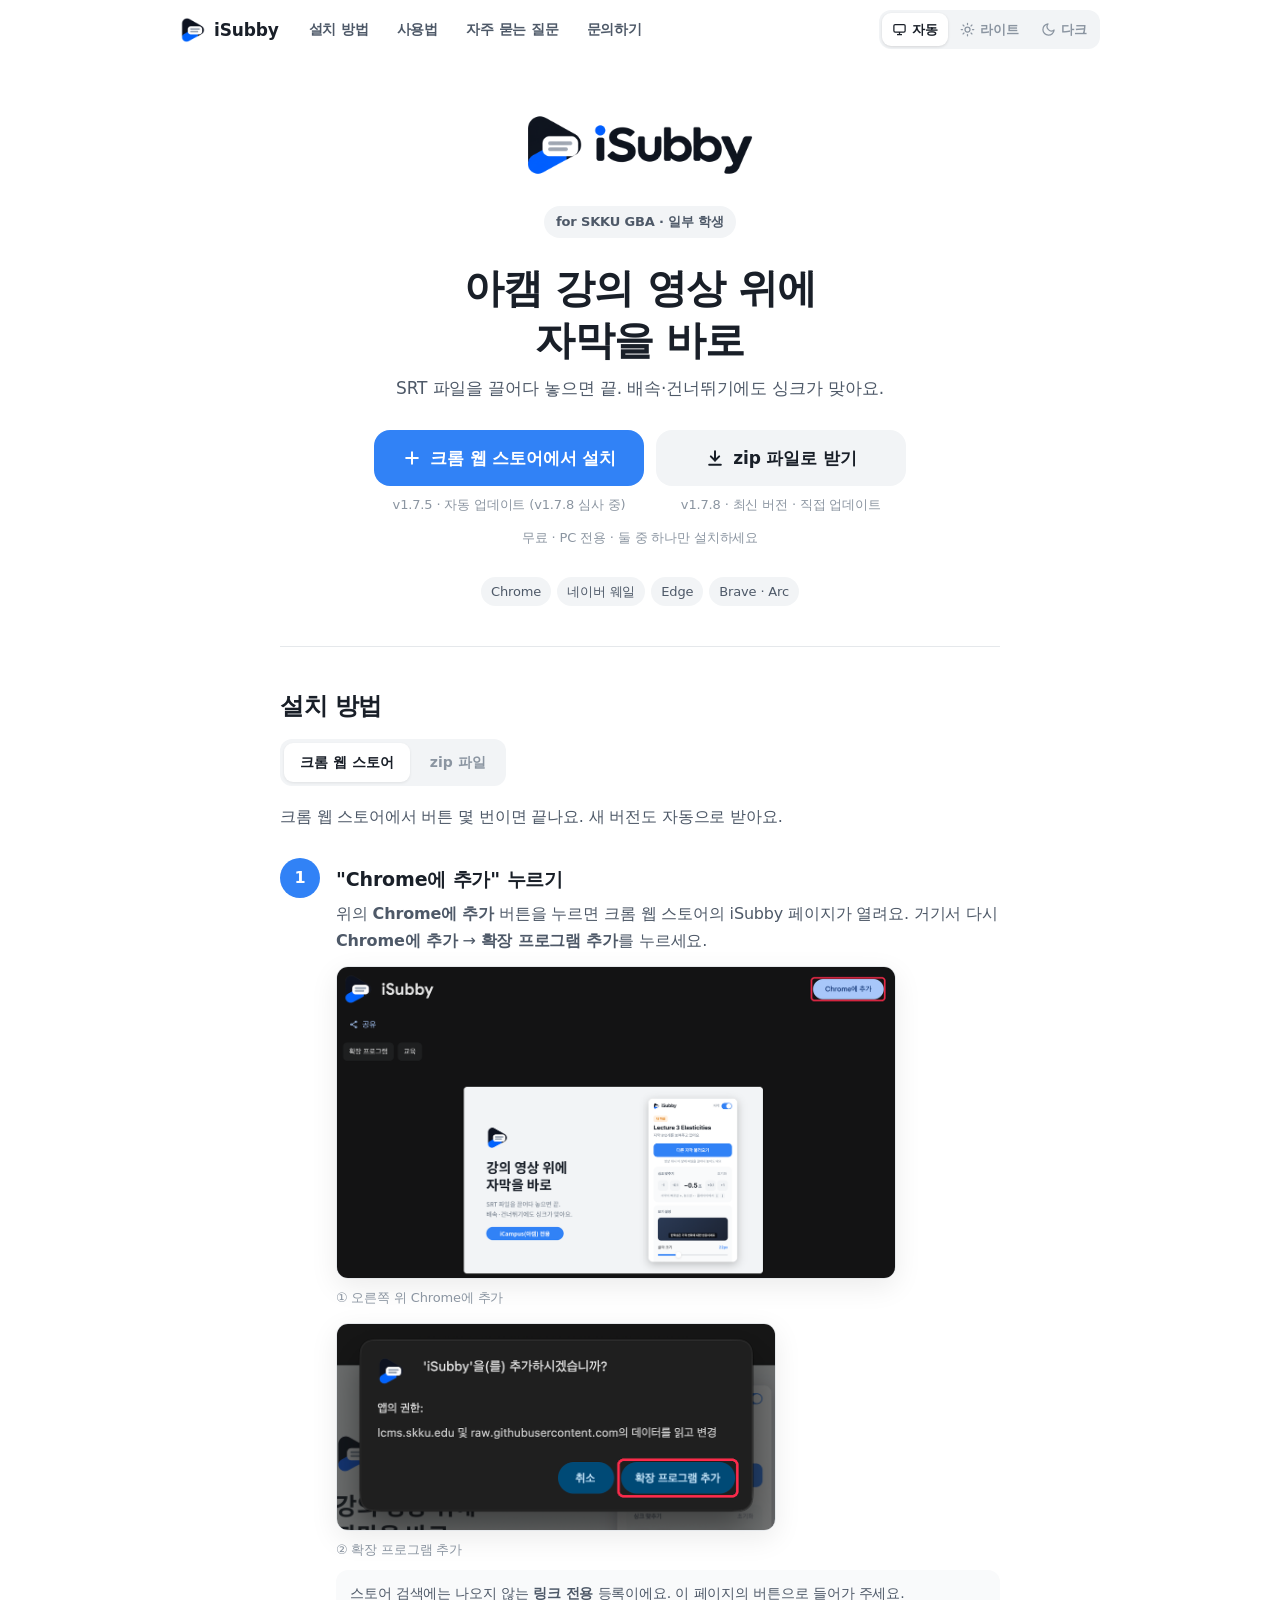
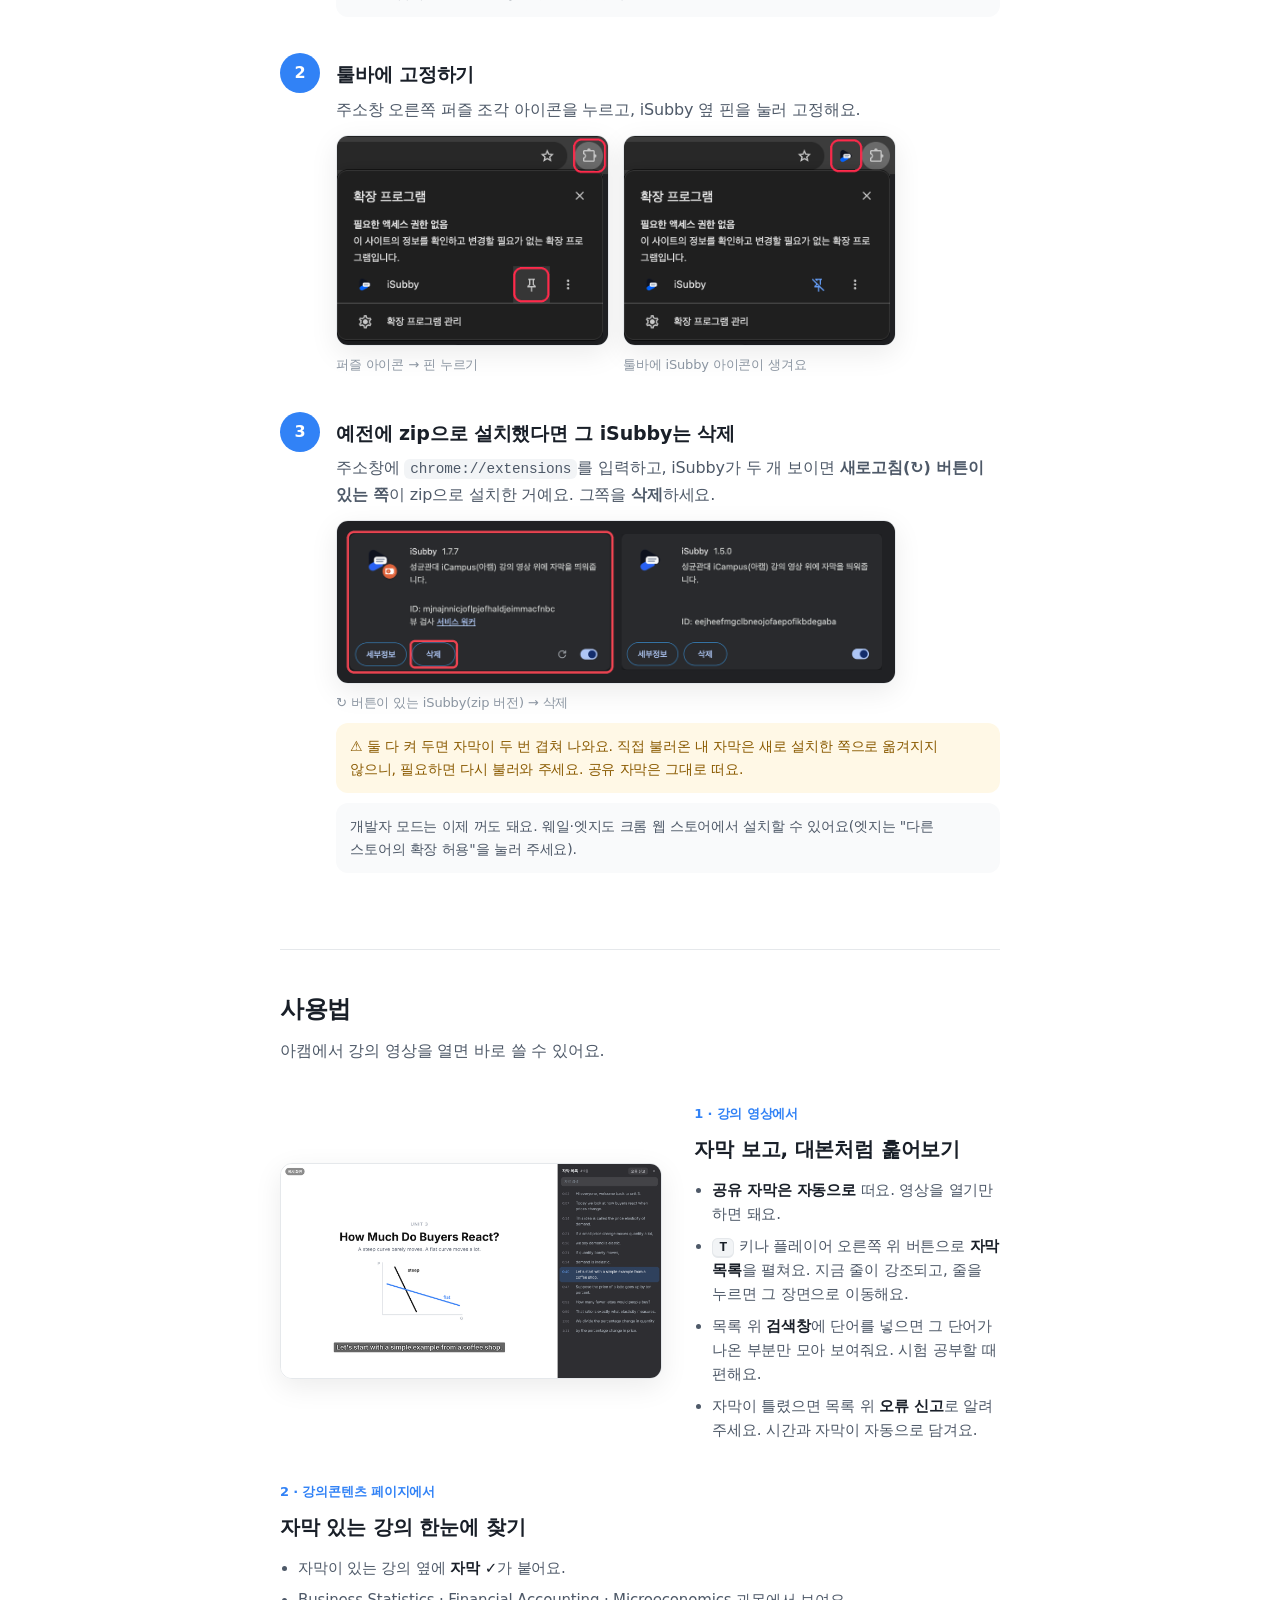
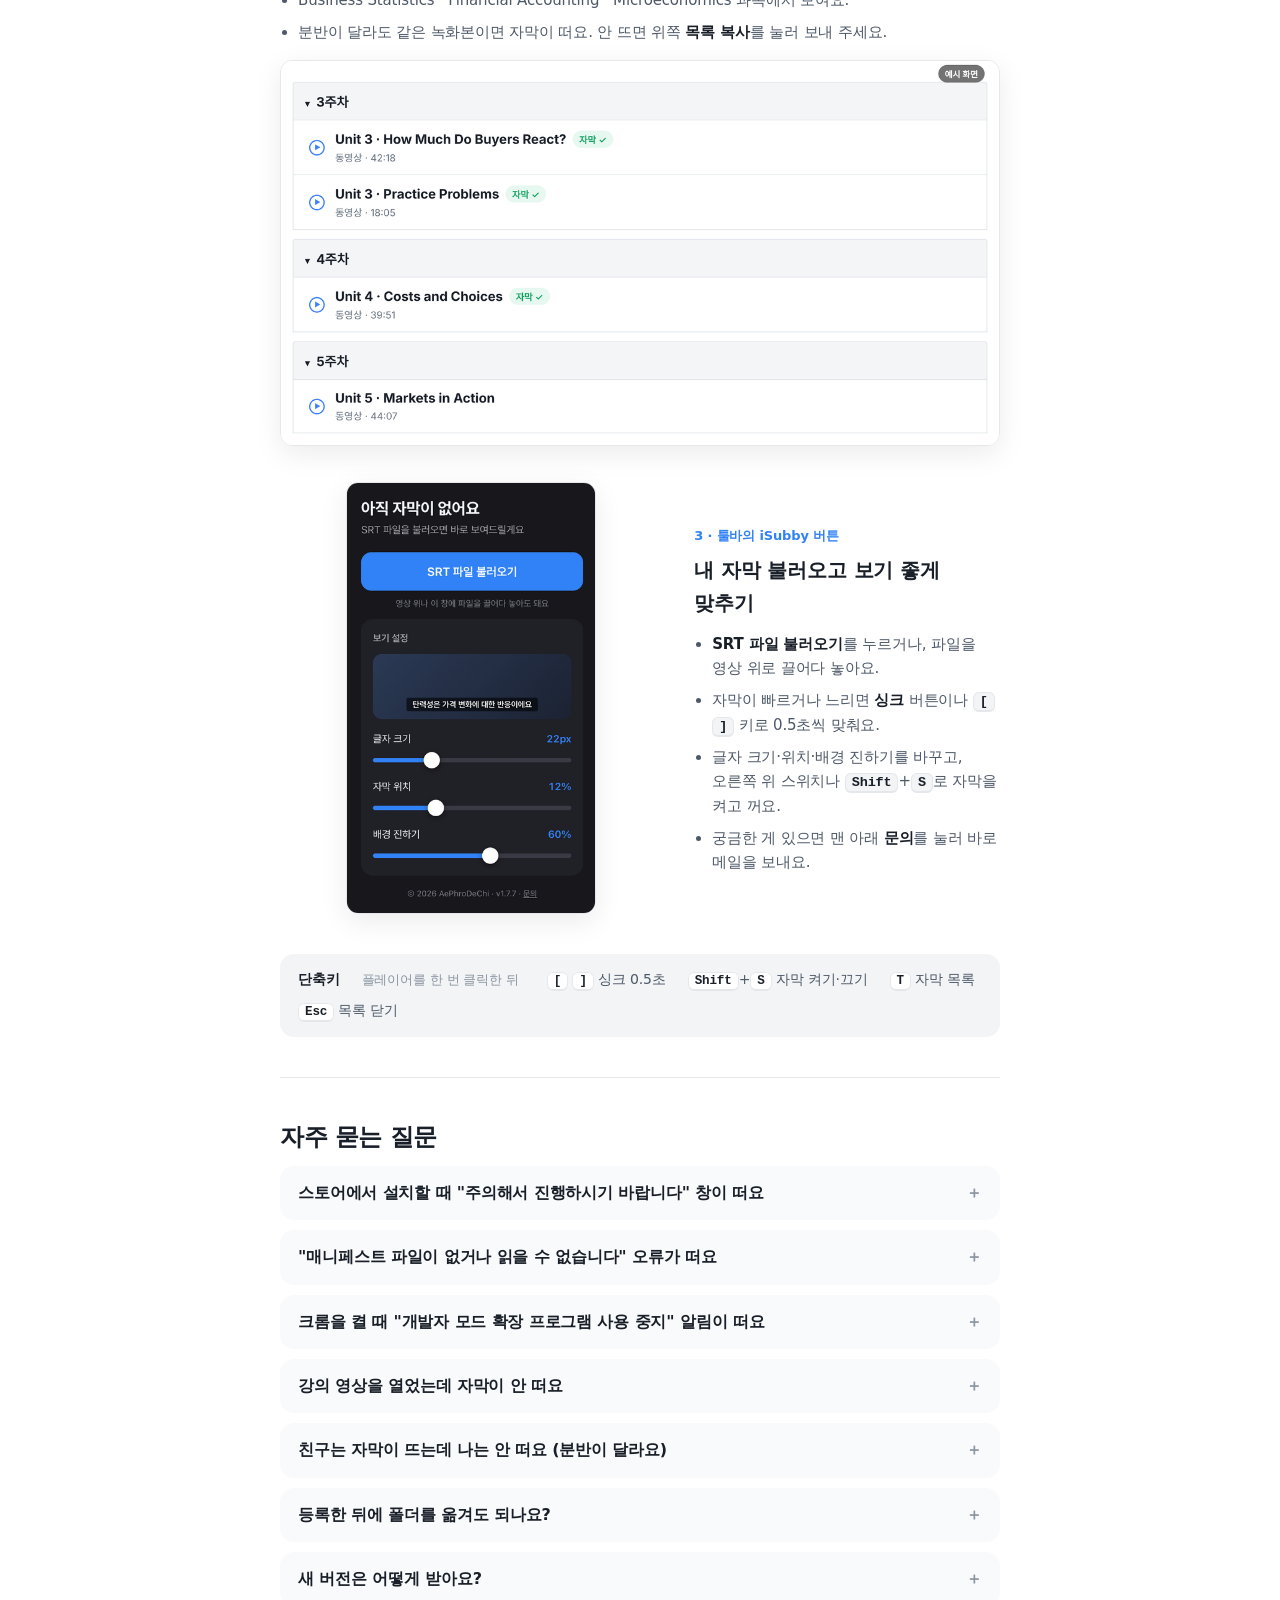
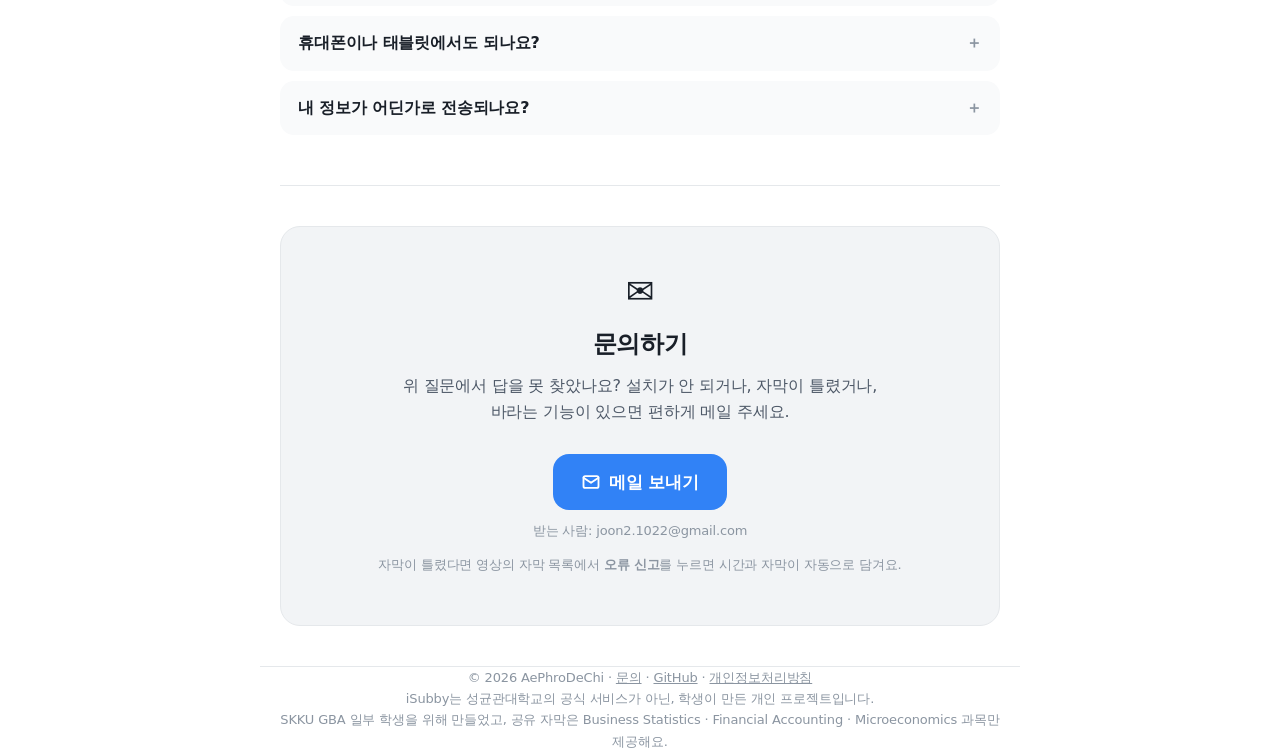
==== docs/index.html @ 0fcdb643 "안내 페이지: 왼쪽 목차를 상단 메뉴 바로 교체" ====
<!doctype html>
<!-- iSubby — Copyright (c) 2026 AePhroDeChi. MIT License. -->
<html lang="ko">
<head>
  <meta charset="utf-8" />
  <meta name="viewport" content="width=device-width, initial-scale=1" />
  <title>iSubby 설치하기</title>
  <meta name="description" content="성균관대 iCampus(아캠) 강의 영상 위에 자막을 띄워주는 크롬 확장프로그램 iSubby 설치 안내" />
  <link rel="icon" href="icon.png" />
  <meta property="og:title" content="iSubby — 아캠 강의 자막 확장프로그램" />
  <meta property="og:description" content="강의 영상 위에 자막을 바로. 설치 방법을 단계별로 안내해요." />
  <meta property="og:image" content="https://joony06.github.io/iSubby/og.png" />
  <script>
    try { const t = localStorage.getItem("isubby-theme"); if (t === "light" || t === "dark") document.documentElement.dataset.theme = t; } catch {}
  </script>
  <style>
    :root {
      --bg: #ffffff; --soft: #f9fafb; --card: #f2f4f6; --line: #e5e8eb;
      --text: #191f28; --sub: #4e5968; --hint: #8b95a1;
      --blue: #3182f6; --blue-press: #1b64da; --blue-weak: #e8f3ff;
      --mock: #ffffff; --mock-line: #dadce0; --mock-text: #202124;
      --warn: #fff8e6; --warn-text: #8a5a00;
      --shadow: 0 8px 28px rgba(0,0,0,.08);
      --logo-bg: transparent;
    }
    @media (prefers-color-scheme: dark) {
      :root:not([data-theme="light"]) {
      --bg: #17171c; --soft: #1d1d23; --card: #24242b; --line: #2f2f38;
      --text: #f2f4f6; --sub: #b0b8c1; --hint: #7e7e87;
      --blue: #3182f6; --blue-press: #4593fc; --blue-weak: #1f2b3d;
      --mock: #292a2d; --mock-line: #3c4043; --mock-text: #e8eaed;
      --warn: #3a3020; --warn-text: #f5c86b;
      --shadow: 0 8px 28px rgba(0,0,0,.4);
      --logo-bg: #ffffff;
      }
    }
    :root[data-theme="dark"] {
      --bg: #17171c; --soft: #1d1d23; --card: #24242b; --line: #2f2f38;
      --text: #f2f4f6; --sub: #b0b8c1; --hint: #7e7e87;
      --blue: #3182f6; --blue-press: #4593fc; --blue-weak: #1f2b3d;
      --mock: #292a2d; --mock-line: #3c4043; --mock-text: #e8eaed;
      --warn: #3a3020; --warn-text: #f5c86b;
      --shadow: 0 8px 28px rgba(0,0,0,.4);
      --logo-bg: #ffffff;
    }
    * { box-sizing: border-box; }
    html { scroll-behavior: smooth; }
    body {
      margin: 0; background: var(--bg); transition: background .2s, color .2s; color: var(--text);
      font: 16px/1.65 -apple-system, BlinkMacSystemFont, "Pretendard", "Apple SD Gothic Neo", "Malgun Gothic", system-ui, sans-serif;
      letter-spacing: -0.01em; -webkit-font-smoothing: antialiased; word-break: keep-all;
    }
    a { color: var(--blue); text-decoration: none; }
    a:hover { text-decoration: underline; }
    .wrap { max-width: 760px; margin: 0 auto; padding: 0 20px; }
    code, kbd { font-family: ui-monospace, "SF Mono", Menlo, monospace; font-size: .9em; }
    code { background: var(--card); padding: 2px 6px; border-radius: 6px; }

    /* 상단 */
    .theme { display: inline-flex; background: var(--card); border-radius: 12px; padding: 3px; gap: 2px; }
    .theme button {
      border: 0; background: transparent; color: var(--hint); font: inherit; font-size: 13px; font-weight: 600;
      display: inline-flex; align-items: center; gap: 5px; padding: 6px 10px; border-radius: 9px; cursor: pointer;
    }
    .theme button svg { width: 15px; height: 15px; }
    .theme button[aria-pressed="true"] { background: var(--bg); color: var(--text); box-shadow: 0 1px 3px rgba(0,0,0,.12); }
    header, header.wrap { padding: 32px 20px 40px; text-align: center; }
    .logo-card { display: inline-block; border-radius: 18px; padding: 10px 16px; background: var(--logo-bg); }
    .logo-card img { display: block; width: 260px; max-width: 70vw; height: auto; }
    header h1 { font-size: clamp(28px, 6vw, 40px); line-height: 1.3; margin: 24px 0 8px; font-weight: 800; letter-spacing: -0.02em; }
    header p { color: var(--sub); margin: 0 0 28px; font-size: 17px; }
    .cta { display: flex; flex-direction: column; align-items: center; gap: 10px; }
    .btn {
      display: inline-flex; align-items: center; justify-content: center; gap: 8px;
      height: 56px; padding: 0 28px; border-radius: 16px; border: 0; cursor: pointer;
      font: inherit; font-size: 17px; font-weight: 700; text-decoration: none !important;
      transition: background .15s, transform .1s;
    }
    .btn:active { transform: scale(.98); }
    .btn.primary { background: var(--blue); color: #fff; min-width: 280px; }
    .btn.primary:hover { background: var(--blue-press); }
    .btn.mail { min-width: 0; }
    .btn.ghost { background: var(--card); color: var(--hint); height: 44px; font-size: 14px; cursor: default; }
    .meta { font-size: 13px; color: var(--hint); }
    .scope { display: flex; width: fit-content; align-items: center; gap: 6px; margin: 0 auto 14px; padding: 5px 12px; border-radius: 99px; background: var(--card); font-size: 13px; font-weight: 600; color: var(--sub); }
    .scope b { padding: 2px 8px; border-radius: 99px; background: rgba(247, 103, 7, .15); color: #f76707; font-size: 12px; letter-spacing: .02em; }
    .chips { display: flex; flex-wrap: wrap; gap: 6px; justify-content: center; margin-top: 18px; }
    .chip { font-size: 13px; color: var(--sub); background: var(--card); padding: 4px 10px; border-radius: 99px; }

    /* 섹션 */
    section { padding: 40px 0; border-top: 1px solid var(--line); }
    h2 { font-size: 24px; margin: 0 0 8px; font-weight: 800; letter-spacing: -0.02em; }
    .lead { color: var(--sub); margin: 0 0 28px; }

    /* 단계 */
    .step { display: grid; grid-template-columns: 40px 1fr; gap: 16px; margin-bottom: 36px; }
    .num { width: 40px; height: 40px; border-radius: 50%; background: var(--blue); color: #fff; font-weight: 800; display: grid; place-items: center; }
    .step h3 { margin: 6px 0 6px; font-size: 19px; }
    .step p { margin: 0 0 12px; color: var(--sub); }
    .tip { background: var(--soft); border-radius: 12px; padding: 12px 14px; font-size: 14px; color: var(--sub); margin-top: 10px; }
    .cta.two { flex-direction: row; justify-content: center; flex-wrap: wrap; gap: 12px; }
    .opt { display: flex; flex-direction: column; align-items: center; gap: 8px; }
    .opt .btn { min-width: 250px; }
    .btn.sub { background: var(--card); color: var(--text); }
    .btn.sub:hover { filter: brightness(.96); }
    .tabs { display: inline-flex; gap: 4px; padding: 4px; border-radius: 12px; background: var(--card); margin: 4px 0 18px; }
    .tabs button { border: 0; background: transparent; color: var(--hint); font: inherit; font-size: 14px; font-weight: 700; padding: 8px 16px; border-radius: 9px; cursor: pointer; }
    .tabs button[aria-selected="true"] { background: var(--bg); color: var(--text); box-shadow: 0 1px 3px rgba(0,0,0,.08); }
    .warn { background: var(--warn); color: var(--warn-text); border-radius: 12px; padding: 12px 14px; font-size: 14px; margin-top: 10px; }

    /* 복사 박스 */
    .copy { display: flex; align-items: center; gap: 8px; background: var(--card); border-radius: 12px; padding: 6px 6px 6px 14px; max-width: 420px; }
    .copy code { background: none; padding: 0; flex: 1; font-size: 15px; }
    .copy button { border: 0; background: var(--blue); color: #fff; font: inherit; font-size: 14px; font-weight: 600; padding: 8px 14px; border-radius: 9px; cursor: pointer; }
    .browsers { display: flex; gap: 6px; margin: 0 0 10px; }
    .browsers button { border: 0; background: var(--card); color: var(--sub); font: inherit; font-size: 13px; padding: 5px 12px; border-radius: 99px; cursor: pointer; }
    .browsers button[aria-pressed="true"] { background: var(--blue-weak); color: var(--blue); font-weight: 700; }

    /* 화면 그림 (크롬 화면을 단순화한 모형) */
    .mock {
      background: var(--mock); color: var(--mock-text); border: 1px solid var(--mock-line); border-radius: 12px;
      box-shadow: var(--shadow); overflow: hidden; font-size: 13px; max-width: 520px;
    }
    .mock .bar { display: flex; align-items: center; gap: 10px; padding: 10px 14px; border-bottom: 1px solid var(--mock-line); }
    .mock .bar .title { font-weight: 600; flex: 1; }
    .mock .body { padding: 14px; display: flex; gap: 8px; flex-wrap: wrap; }
    .m-btn { border: 1px solid var(--mock-line); border-radius: 6px; padding: 6px 10px; }
    .hl { outline: 3px solid #f04452; outline-offset: 3px; border-radius: 8px; position: relative; }
    .toggle { display: inline-flex; align-items: center; gap: 8px; }
    .toggle i { width: 32px; height: 18px; border-radius: 99px; background: var(--blue); position: relative; display: inline-block; }
    .toggle i::after { content: ""; position: absolute; right: 2px; top: 2px; width: 14px; height: 14px; border-radius: 50%; background: #fff; }
    .tb { display: flex; justify-content: flex-end; align-items: center; gap: 12px; padding: 10px 14px; }
    .tb svg { width: 20px; height: 20px; }
    .menu { margin: 0 14px 14px auto; width: 230px; border: 1px solid var(--mock-line); border-radius: 10px; padding: 6px; }
    .menu div { display: flex; align-items: center; gap: 8px; padding: 6px 8px; border-radius: 6px; }
    .menu img { width: 18px; height: 18px; }
    .menu .pin { margin-left: auto; }
    .zipdemo { display: flex; align-items: center; gap: 14px; padding: 18px; }
    .zipdemo .file { text-align: center; font-size: 12px; }
    .zipdemo .file .ic { width: 52px; height: 52px; border-radius: 10px; display: grid; place-items: center; margin: 0 auto 6px; font-size: 26px; background: var(--card); }
    .zipdemo .arrow { font-size: 20px; color: var(--hint); }

    /* 실제 화면 사진 */
    .fig { margin: 0; max-width: 560px; }
    .fig img { display: block; width: 100%; height: auto; border-radius: 12px; border: 1px solid var(--line); box-shadow: var(--shadow); }
    .fig figcaption { font-size: 13px; color: var(--hint); margin-top: 8px; }
    .figs { display: grid; gap: 18px; }
    .pair { display: grid; grid-template-columns: 1fr 1fr; gap: 14px; max-width: 560px; }
    .pair .fig { max-width: none; }
    .topnav { position: sticky; top: 0; z-index: 30; background: color-mix(in srgb, var(--bg) 86%, transparent); backdrop-filter: saturate(1.4) blur(12px); -webkit-backdrop-filter: saturate(1.4) blur(12px); border-bottom: 1px solid transparent; transition: border-color .2s; }
    .topnav.scrolled { border-bottom-color: var(--line); }
    .topnav-in { max-width: 960px; margin: 0 auto; padding: 10px 20px; display: flex; align-items: center; gap: 18px; }
    .brand { display: inline-flex; align-items: center; gap: 8px; font-weight: 800; font-size: 17px; color: var(--text); text-decoration: none; letter-spacing: -.01em; }
    .brand img { width: 26px; height: 26px; border-radius: 6px; }
    .navlinks { display: flex; gap: 4px; margin-right: auto; overflow-x: auto; scrollbar-width: none; }
    .navlinks::-webkit-scrollbar { display: none; }
    .navlinks a { color: var(--sub); text-decoration: none; font-size: 14px; font-weight: 600; padding: 7px 12px; border-radius: 9px; white-space: nowrap; }
    .navlinks a:hover { color: var(--text); background: var(--card); }
    .navlinks a.on { color: var(--blue); background: var(--card); }
    @media (max-width: 720px) {
      .topnav-in { flex-wrap: wrap; gap: 6px 10px; padding: 8px 14px; }
      .navlinks { order: 3; width: 100%; margin-right: 0; }
      .brand { margin-right: auto; }
      .theme button { font-size: 0; padding: 7px 9px; } .theme button svg { margin: 0; }
    }
    .subnav[hidden] { display: none; }
    .subnav { border-top: 1px solid var(--line); }
    .subnav-in { max-width: 960px; margin: 0 auto; padding: 6px 20px; display: flex; gap: 6px; overflow-x: auto; scrollbar-width: none; }
    .subnav-in::-webkit-scrollbar { display: none; }
    .subnav a { font-size: 13px; font-weight: 600; color: var(--hint); text-decoration: none; padding: 5px 12px; border-radius: 99px; border: 1px solid var(--line); white-space: nowrap; }
    .subnav a:hover { color: var(--text); }
    .subnav a.on { color: #fff; background: var(--blue); border-color: var(--blue); }
    @media (max-width: 720px) { .subnav-in { padding: 6px 14px; } }
    section, #top { scroll-margin-top: 72px; } .feat { scroll-margin-top: 120px; }
    .contact-card { text-align: center; padding: 36px 24px; border-radius: 20px; background: var(--card); border: 1px solid var(--line); }
    .contact-card h2 { margin-top: 6px; }
    .contact-card .lead { max-width: 480px; margin-left: auto; margin-right: auto; }
    .contact-ico { font-size: 34px; }
    .feat { display: grid; grid-template-columns: minmax(0, 1.25fr) minmax(0, 1fr); gap: 32px; align-items: center; margin-top: 36px; }
    .feat.rev > .fig { order: 2; }
    .feat.stack { grid-template-columns: 1fr; gap: 16px; }
    .feat.stack .feat-text { order: -1; }
    .feat .fig { max-width: none; justify-self: center; width: 100%; }
    .feat-no { font-size: 13px; font-weight: 700; color: var(--blue); }
    .feat h3 { margin: 6px 0 12px; font-size: 20px; }
    .feat ul { margin: 0; padding-left: 18px; display: grid; gap: 8px; color: var(--sub); font-size: 15px; line-height: 1.6; }
    .feat li b { color: var(--text); }
    .feat kbd, .keys kbd { font-weight: 700; color: var(--text); background: var(--card); border: 1px solid var(--line); border-bottom-width: 2px; border-radius: 6px; padding: 1px 6px; }
    .keys kbd { background: var(--bg); }
    .keys { margin-top: 40px; padding: 14px 18px; border-radius: 14px; background: var(--card); display: flex; flex-wrap: wrap; gap: 8px 22px; align-items: center; font-size: 14px; color: var(--sub); }
    .keys > b { color: var(--text); }
    .keys > span { color: var(--hint); font-size: 13px; margin-right: 6px; }
    @media (max-width: 720px) { .feat { grid-template-columns: 1fr; gap: 16px; } .feat.rev > .fig { order: 0; } }
    .fig.wide { max-width: none; margin-top: 22px; }
    @media (max-width: 560px) { .pair { grid-template-columns: 1fr; } }

    /* 사용법 카드 */
    .grid { display: grid; grid-template-columns: repeat(2, 1fr); gap: 12px; }
    @media (max-width: 560px) { .grid { grid-template-columns: 1fr; } }
    .card { background: var(--soft); border-radius: 16px; padding: 18px; }
    .card b { display: block; margin-bottom: 4px; }
    .card span { color: var(--sub); font-size: 14px; }
    .shot { margin-top: 20px; border-radius: 16px; overflow: hidden; box-shadow: var(--shadow); }
    .shot img { display: block; width: 100%; height: auto; }

    /* FAQ */
    details { background: var(--soft); border-radius: 14px; padding: 14px 18px; margin-bottom: 10px; }
    summary { cursor: pointer; font-weight: 700; list-style: none; }
    summary::-webkit-details-marker { display: none; }
    summary::after { content: "＋"; float: right; color: var(--hint); }
    details[open] summary::after { content: "－"; }
    details p, details ol { color: var(--sub); margin: 10px 0 0; font-size: 15px; }

    footer { padding: 32px 0 56px; border-top: 1px solid var(--line); color: var(--hint); font-size: 13px; text-align: center; }
    footer a { color: var(--hint); text-decoration: underline; }

    .toast { position: fixed; left: 50%; bottom: 24px; transform: translate(-50%, 12px); opacity: 0; background: rgba(25,31,40,.92); color: #fff; padding: 10px 18px; border-radius: 12px; font-size: 14px; transition: .2s; pointer-events: none; }
    .toast.show { opacity: 1; transform: translate(-50%, 0); }

    @media (max-width: 560px) {
      .step { grid-template-columns: 1fr; gap: 8px; }
      .btn.primary { min-width: 0; width: 100%; }
      .cta.two, .opt { width: 100%; }
      .opt .btn { min-width: 0; width: 100%; }
    }
  </style>
</head>
<body>
  <nav class="topnav" id="toc" aria-label="메뉴">
   <div class="topnav-in">
    <a href="#top" class="brand"><img src="icon.png" alt="" />iSubby</a>
    <div class="navlinks">
      <a href="#install">설치 방법</a>
      <a href="#use">사용법</a>
      <a href="#faq">자주 묻는 질문</a>
      <a href="#contact">문의하기</a>
    </div>
    <div class="theme" role="group" aria-label="화면 모드">
      <button data-theme-choice="auto" aria-pressed="true" title="기기 설정 따라가기"><svg viewBox="0 0 24 24" fill="none" stroke="currentColor" stroke-width="2"><rect x="3" y="4" width="18" height="12" rx="2"/><path d="M8 20h8M12 16v4"/></svg>자동</button>
      <button data-theme-choice="light" aria-pressed="false"><svg viewBox="0 0 24 24" fill="none" stroke="currentColor" stroke-width="2" stroke-linecap="round"><circle cx="12" cy="12" r="4"/><path d="M12 2v2M12 20v2M4.9 4.9l1.4 1.4M17.7 17.7l1.4 1.4M2 12h2M20 12h2M4.9 19.1l1.4-1.4M17.7 6.3l1.4-1.4"/></svg>라이트</button>
      <button data-theme-choice="dark" aria-pressed="false"><svg viewBox="0 0 24 24" fill="none" stroke="currentColor" stroke-width="2" stroke-linejoin="round"><path d="M21 12.8A9 9 0 1 1 11.2 3a7 7 0 0 0 9.8 9.8z"/></svg>다크</button>
    </div>
   </div>
   <div class="subnav" id="subnav" hidden>
     <div class="subnav-in">
       <a href="#use-video">강의 영상에서</a>
       <a href="#use-list">강의콘텐츠 페이지에서</a>
       <a href="#use-popup">툴바 버튼</a>
     </div>
   </div>
  </nav>

  <header class="wrap" id="top">
    <div class="logo-card"><img src="logo.png" alt="iSubby" /></div>
    <div class="scope">for SKKU GBA · 일부 학생</div>
    <h1>아캠 강의 영상 위에<br />자막을 바로</h1>
    <p>SRT 파일을 끌어다 놓으면 끝. 배속·건너뛰기에도 싱크가 맞아요.</p>
    <div class="cta two">
      <div class="opt">
        <a class="btn primary" id="storeLink" href="#install" target="_blank" rel="noopener">
          <svg width="20" height="20" viewBox="0 0 24 24" fill="none" stroke="currentColor" stroke-width="2.4" stroke-linecap="round"><path d="M12 5v14M5 12h14"/></svg>
          크롬 웹 스토어에서 설치
        </a>
        <span class="meta" id="storeMeta">자동 업데이트</span>
      </div>
      <div class="opt">
        <a class="btn sub" id="download" href="iSubby.zip" download>
          <svg width="20" height="20" viewBox="0 0 24 24" fill="none" stroke="currentColor" stroke-width="2.4" stroke-linecap="round" stroke-linejoin="round"><path d="M12 4v11"/><path d="m7 10 5 5 5-5"/><path d="M5 20h14"/></svg>
          zip 파일로 받기
        </a>
        <span class="meta" id="ver">v1.7.8 · 최신 버전 · 직접 업데이트</span>
      </div>
    </div>
    <p class="meta" style="margin-top:12px">무료 · PC 전용 · 둘 중 하나만 설치하세요</p>
    <div class="chips">
      <span class="chip">Chrome</span><span class="chip">네이버 웨일</span><span class="chip">Edge</span><span class="chip">Brave · Arc</span>
    </div>
  </header>

  <main class="wrap">
    <section id="install">
      <h2>설치 방법</h2>
      <div class="tabs" role="tablist">
        <button type="button" role="tab" data-tab="store">크롬 웹 스토어</button>
        <button type="button" role="tab" data-tab="zip">zip 파일</button>
      </div>
      <div class="pane" id="paneZip" hidden>
      <p class="lead">처음 한 번만 하면 돼요. 3분이면 끝나요. 새 버전이 나오면 다시 받아서 덮어써야 해요.</p>

      <div class="step">
        <div class="num">1</div>
        <div>
          <h3>받은 파일 압축 풀기</h3>
          <p>위 버튼으로 받은 <code>iSubby.zip</code>의 압축을 풀어요.</p>
          <figure class="fig" style="max-width:380px"><img src="img/step-1.png" alt="다운로드 폴더에 iSubby.zip과 압축이 풀린 iSubby 폴더" loading="lazy" /></figure>
          <div class="tip"><b>맥</b>: 다운로드 폴더에서 zip을 더블클릭하면 <code>iSubby</code> 폴더가 생겨요.<br /><b>윈도우</b>: zip을 오른쪽 클릭 → <b>압축 풀기</b> → <b>압축 풀기</b> 버튼.</div>
          <div class="warn">⚠️ 다음 단계로 가기 전에, 압축 푼 <code>iSubby</code> 폴더를 <b>문서</b>처럼 계속 둘 곳으로 먼저 옮겨두세요. 크롬에 등록한 뒤에는 폴더를 옮기거나 지우면 확장이 작동하지 않아요.</div>
        </div>
      </div>

      <div class="step">
        <div class="num">2</div>
        <div>
          <h3>확장 프로그램 관리 화면 열기</h3>
          <p>쓰는 브라우저를 고르고, 아래 주소를 복사해서 주소창에 붙여넣으세요.</p>
          <div class="browsers" role="group" aria-label="브라우저 선택">
            <button data-scheme="chrome" aria-pressed="true">크롬</button>
            <button data-scheme="whale" aria-pressed="false">웨일</button>
            <button data-scheme="edge" aria-pressed="false">엣지</button>
          </div>
          <div class="copy"><code id="extUrl">chrome://extensions</code><button id="copyBtn">복사</button></div>
          <figure class="fig" style="margin-top:14px"><img src="img/step-2.png" alt="주소창에 chrome://extensions 입력" loading="lazy" /></figure>
          <div class="tip">보안 때문에 이 주소는 링크로 바로 열 수 없어요. 꼭 주소창에 붙여넣어 주세요.</div>
        </div>
      </div>

      <div class="step">
        <div class="num">3</div>
        <div>
          <h3>오른쪽 위 "개발자 모드" 켜기</h3>
          <p>스위치를 눌러 파랗게 켜요.</p>
          <figure class="fig" style="max-width:420px"><img src="img/step-3.png" alt="오른쪽 위 개발자 모드 스위치" loading="lazy" /></figure>
        </div>
      </div>

      <div class="step">
        <div class="num">4</div>
        <div>
          <h3>"압축해제된 확장 프로그램 로드" → iSubby 폴더 선택</h3>
          <p>왼쪽 위에 나타난 버튼을 누르고, 1단계에서 압축 푼 <code>iSubby</code> 폴더를 골라 <b>선택</b>을 눌러요.</p>
          <div class="figs">
            <figure class="fig"><img src="img/step-4a.png" alt="압축해제된 확장 프로그램 로드 버튼" loading="lazy" /><figcaption>① 왼쪽 위 버튼 누르기</figcaption></figure>
            <figure class="fig"><img src="img/step-4b.png" alt="폴더 선택 창에서 iSubby 폴더를 고르고 선택" loading="lazy" /><figcaption>② iSubby 폴더를 고르고 오른쪽 아래 "선택"</figcaption></figure>
            <figure class="fig" style="max-width:400px"><img src="img/step-4c.png" alt="설치된 iSubby 카드" loading="lazy" /><figcaption>③ 목록에 iSubby가 생기면 완료</figcaption></figure>
          </div>
          <div class="tip">웨일에서는 버튼 이름이 "압축 해제된 확장앱을 로드합니다"로 보일 수 있어요.</div>
        </div>
      </div>

      <div class="step">
        <div class="num">5</div>
        <div>
          <h3>툴바에 고정하기</h3>
          <p>주소창 오른쪽 퍼즐 조각 아이콘을 누르고, iSubby 옆 핀을 눌러 고정해요.</p>
          <div class="pair">
            <figure class="fig"><img src="img/step-5a.png" alt="퍼즐 아이콘을 누르고 iSubby 옆 핀 누르기" loading="lazy" /><figcaption>퍼즐 아이콘 → 핀 누르기</figcaption></figure>
            <figure class="fig"><img src="img/step-5b.png" alt="툴바에 고정된 iSubby 아이콘" loading="lazy" /><figcaption>툴바에 iSubby 아이콘이 생겨요</figcaption></figure>
          </div>
        </div>
      </div>
      </div>

      <!-- 크롬 웹 스토어 설치 -->
      <div class="pane" id="paneStore" hidden>
      <p class="lead">크롬 웹 스토어에서 버튼 몇 번이면 끝나요. 새 버전도 자동으로 받아요.</p>

      <div class="step">
        <div class="num">1</div>
        <div>
          <h3>"Chrome에 추가" 누르기</h3>
          <p>위의 <b>Chrome에 추가</b> 버튼을 누르면 크롬 웹 스토어의 iSubby 페이지가 열려요. 거기서 다시 <b>Chrome에 추가</b> → <b>확장 프로그램 추가</b>를 누르세요.</p>
          <figure class="fig"><img src="img/store-1.png" alt="크롬 웹 스토어 iSubby 페이지의 Chrome에 추가 버튼" loading="lazy" /><figcaption>① 오른쪽 위 Chrome에 추가</figcaption></figure>
          <figure class="fig" style="margin-top:14px;max-width:440px"><img src="img/store-2.png" alt="iSubby을(를) 추가하시겠습니까 확인 창" loading="lazy" /><figcaption>② 확장 프로그램 추가</figcaption></figure>
          <div class="tip">스토어 검색에는 나오지 않는 <b>링크 전용</b> 등록이에요. 이 페이지의 버튼으로 들어가 주세요.</div>
        </div>
      </div>

      <div class="step">
        <div class="num">2</div>
        <div>
          <h3>툴바에 고정하기</h3>
          <p>주소창 오른쪽 퍼즐 조각 아이콘을 누르고, iSubby 옆 핀을 눌러 고정해요.</p>
          <div class="pair">
            <figure class="fig"><img src="img/step-5a.png" alt="퍼즐 아이콘을 누르고 iSubby 옆 핀 누르기" loading="lazy" /><figcaption>퍼즐 아이콘 → 핀 누르기</figcaption></figure>
            <figure class="fig"><img src="img/step-5b.png" alt="툴바에 고정된 iSubby 아이콘" loading="lazy" /><figcaption>툴바에 iSubby 아이콘이 생겨요</figcaption></figure>
          </div>
        </div>
      </div>

      <div class="step">
        <div class="num">3</div>
        <div>
          <h3>예전에 zip으로 설치했다면 그 iSubby는 삭제</h3>
          <p>주소창에 <code>chrome://extensions</code>를 입력하고, iSubby가 두 개 보이면 <b>새로고침(↻) 버튼이 있는 쪽</b>이 zip으로 설치한 거예요. 그쪽을 <b>삭제</b>하세요.</p>
          <figure class="fig"><img src="img/store-3.png?v=2" alt="확장 프로그램 화면에 iSubby가 두 개 보이고, 새로고침 버튼이 있는 쪽을 삭제" loading="lazy" /><figcaption>↻ 버튼이 있는 iSubby(zip 버전) → 삭제</figcaption></figure>
          <div class="warn">⚠️ 둘 다 켜 두면 자막이 두 번 겹쳐 나와요. 직접 불러온 내 자막은 새로 설치한 쪽으로 옮겨지지 않으니, 필요하면 다시 불러와 주세요. 공유 자막은 그대로 떠요.</div>
          <div class="tip">개발자 모드는 이제 꺼도 돼요. 웨일·엣지도 크롬 웹 스토어에서 설치할 수 있어요(엣지는 "다른 스토어의 확장 허용"을 눌러 주세요).</div>
        </div>
      </div>
      </div>
    </section>

    <section id="use">
      <h2>사용법</h2>
      <p class="lead">아캠에서 강의 영상을 열면 바로 쓸 수 있어요.</p>

      <div class="feat" id="use-video">
        <figure class="fig"><img src="img/use-panel.png?v=3" alt="영상 오른쪽에 자막 목록이 열린 예시 화면" loading="lazy" /></figure>
        <div class="feat-text">
          <span class="feat-no">1 · 강의 영상에서</span>
          <h3>자막 보고, 대본처럼 훑어보기</h3>
          <ul>
            <li><b>공유 자막은 자동으로</b> 떠요. 영상을 열기만 하면 돼요.</li>
            <li><kbd>T</kbd> 키나 플레이어 오른쪽 위 버튼으로 <b>자막 목록</b>을 펼쳐요. 지금 줄이 강조되고, 줄을 누르면 그 장면으로 이동해요.</li>
            <li>목록 위 <b>검색창</b>에 단어를 넣으면 그 단어가 나온 부분만 모아 보여줘요. 시험 공부할 때 편해요.</li>
            <li>자막이 틀렸으면 목록 위 <b>오류 신고</b>로 알려 주세요. 시간과 자막이 자동으로 담겨요.</li>
          </ul>
        </div>
      </div>

      <div class="feat stack" id="use-list">
        <figure class="fig"><img src="img/use-badge.png?v=2" alt="강의콘텐츠 목록에서 자막이 있는 강의에 자막 체크 표시" loading="lazy" /></figure>
        <div class="feat-text">
          <span class="feat-no">2 · 강의콘텐츠 페이지에서</span>
          <h3>자막 있는 강의 한눈에 찾기</h3>
          <ul>
            <li>자막이 있는 강의 옆에 <b>자막 ✓</b>가 붙어요.</li>
            <li>Business Statistics · Financial Accounting · Microeconomics 과목에서 보여요.</li>
            <li>분반이 달라도 같은 녹화본이면 자막이 떠요. 안 뜨면 위쪽 <b>목록 복사</b>를 눌러 보내 주세요.</li>
          </ul>
        </div>
      </div>

      <div class="feat" id="use-popup">
        <figure class="fig" style="max-width:250px"><img src="img/use-empty.png" alt="툴바의 iSubby 팝업 화면과 맨 아래 문의 링크" loading="lazy" /></figure>
        <div class="feat-text">
          <span class="feat-no">3 · 툴바의 iSubby 버튼</span>
          <h3>내 자막 불러오고 보기 좋게 맞추기</h3>
          <ul>
            <li><b>SRT 파일 불러오기</b>를 누르거나, 파일을 영상 위로 끌어다 놓아요.</li>
            <li>자막이 빠르거나 느리면 <b>싱크</b> 버튼이나 <kbd>[</kbd> <kbd>]</kbd> 키로 0.5초씩 맞춰요.</li>
            <li>글자 크기·위치·배경 진하기를 바꾸고, 오른쪽 위 스위치나 <kbd>Shift</kbd>+<kbd>S</kbd>로 자막을 켜고 꺼요.</li>
            <li>궁금한 게 있으면 맨 아래 <b>문의</b>를 눌러 바로 메일을 보내요.</li>
          </ul>
        </div>
      </div>

      <div class="keys">
        <b>단축키</b> <span>플레이어를 한 번 클릭한 뒤</span>
        <div><kbd>[</kbd> <kbd>]</kbd> 싱크 0.5초</div>
        <div><kbd>Shift</kbd>+<kbd>S</kbd> 자막 켜기·끄기</div>
        <div><kbd>T</kbd> 자막 목록</div>
        <div><kbd>Esc</kbd> 목록 닫기</div>
      </div>
    </section>

    <section id="faq">
      <h2>자주 묻는 질문</h2>
      <details>
        <summary>스토어에서 설치할 때 "주의해서 진행하시기 바랍니다" 창이 떠요</summary>
        <p>괜찮아요. iSubby에 문제가 있는 게 아니라, 크롬의 <b>향상된 세이프 브라우징</b>을 켠 경우 새로 등록된 개발자의 확장에 뜨는 안내예요. <b>설치 계속</b>을 누르면 정상적으로 설치돼요. 몇 달이 지나면 이 창은 자동으로 사라져요.</p>
      </details>
      <details>
        <summary>"매니페스트 파일이 없거나 읽을 수 없습니다" 오류가 떠요</summary>
        <p>폴더를 잘못 골랐을 때 나와요. <code>manifest.json</code> 파일이 바로 보이는 폴더를 골라야 해요. 윈도우에서 압축을 풀지 않은 zip 안의 폴더를 고른 경우에도 이 오류가 나니, 1단계대로 먼저 압축을 풀어주세요.</p>
      </details>
      <details>
        <summary>크롬을 켤 때 "개발자 모드 확장 프로그램 사용 중지" 알림이 떠요</summary>
        <p>스토어 밖에서 설치한 확장에 크롬이 띄우는 일반 안내예요. <b>사용 중지</b>가 아니라 창을 닫거나 <b>취소</b>를 누르면 그대로 쓸 수 있어요. 크롬 웹 스토어 등록이 끝나면 이 알림 없이 설치할 수 있게 바꿀 예정이에요.</p>
      </details>
      <details>
        <summary>강의 영상을 열었는데 자막이 안 떠요</summary>
        <ol>
          <li>영상이 다 로드된 뒤 페이지를 새로고침해 보세요.</li>
          <li>팝업에 "아직 자막이 없어요"가 나오면, 그 강의에는 아직 공유 자막이 없는 거예요. 내 SRT를 불러와서 쓸 수 있어요.</li>
          <li>팝업에 "강의를 알아보지 못했어요"가 나오면 학교 플레이어가 바뀐 경우일 수 있어요. 팝업의 <b>문제 알리기</b>로 알려주세요.</li>
          <li>팝업 오른쪽 위 자막 스위치가 켜져 있는지 확인하세요.</li>
        </ol>
      </details>
      <details>
        <summary>친구는 자막이 뜨는데 나는 안 떠요 (분반이 달라요)</summary>
        <p>같은 녹화본이라도 분반마다 영상 번호가 달라서 그럴 수 있어요. 아캠 과목의 <b>강의콘텐츠</b> 페이지를 한 번 열면 자막이 있는 강의에 "자막 ✓"가 붙고, 위쪽에 iSubby <b>목록 복사</b> 버튼이 보여요. 눌러서 자막 올리는 사람에게 카톡 등으로 보내주면 우리 분반에도 연결해 드려요. 한 학기에 과목당 한 번이면 돼요.</p>
      </details>
      <details>
        <summary>등록한 뒤에 폴더를 옮겨도 되나요?</summary>
        <p>안 돼요. 크롬은 등록할 때의 폴더 위치에서 파일을 읽어서, 옮기거나 이름을 바꾸면 확장이 꺼져요. 이미 옮겼다면 확장 프로그램 관리 화면에서 iSubby를 <b>삭제</b>하고, 새 위치의 폴더로 4단계를 다시 하세요. 이때 직접 불러온 내 자막과 설정은 초기화되지만, 공유 자막은 다시 자동으로 받아와요.</p>
      </details>
      <details>
        <summary>새 버전은 어떻게 받아요?</summary>
        <p><b>크롬 웹 스토어로 설치했다면</b> 따로 할 일 없이 자동으로 업데이트돼요(심사를 거쳐서 zip보다 며칠 늦을 수 있어요).<br /><b>zip으로 설치했다면</b> 이 페이지에서 새 zip을 받아 압축을 풀고, 기존 <code>iSubby</code> 폴더 안의 파일을 새 파일로 바꿔 넣은 뒤 확장 프로그램 관리 화면에서 iSubby의 새로고침(↻) 버튼을 누르세요. 불러온 자막과 설정은 그대로 남아요.</p>
      </details>
      <details>
        <summary>휴대폰이나 태블릿에서도 되나요?</summary>
        <p>아니요. 모바일 브라우저는 확장 프로그램을 지원하지 않아서 PC에서만 쓸 수 있어요.</p>
      </details>
      <details>
        <summary>내 정보가 어딘가로 전송되나요?</summary>
        <p>아니요. 불러온 자막과 설정은 내 브라우저에만 저장돼요. 자세한 내용은 <a href="https://github.com/joony06/iSubby/blob/main/PRIVACY.md">개인정보처리방침</a>을 확인하세요.</p>
      </details>
    </section>

    <section id="contact">
      <div class="contact-card">
      <span class="contact-ico">✉️</span>
      <h2>문의하기</h2>
      <p class="lead">위 질문에서 답을 못 찾았나요? 설치가 안 되거나, 자막이 틀렸거나, 바라는 기능이 있으면 편하게 메일 주세요.</p>
      <a class="btn primary mail" id="mailBtn" href="#contact">
        <svg width="20" height="20" viewBox="0 0 24 24" fill="none" stroke="currentColor" stroke-width="2.2" stroke-linecap="round" stroke-linejoin="round"><rect x="3" y="5" width="18" height="14" rx="2"/><path d="m3 7 9 6 9-6"/></svg>
        <span class="mailText">메일 보내기</span>
      </a>
      <p class="meta" style="margin-top:10px">받는 사람: <span class="mailText" id="mailPlain">joon2.1022 [at] gmail.com</span></p>
      <p class="meta">자막이 틀렸다면 영상의 자막 목록에서 <b>오류 신고</b>를 누르면 시간과 자막이 자동으로 담겨요.</p>
      </div>
    </section>
  </main>

  <footer class="wrap">
    © 2026 AePhroDeChi · <a href="#contact" id="footMail">문의</a> · <a href="https://github.com/joony06/iSubby">GitHub</a> · <a href="https://github.com/joony06/iSubby/blob/main/PRIVACY.md">개인정보처리방침</a><br />
    iSubby는 성균관대학교의 공식 서비스가 아닌, 학생이 만든 개인 프로젝트입니다.<br />
    SKKU GBA 일부 학생을 위해 만들었고, 공유 자막은 Business Statistics · Financial Accounting · Microeconomics 과목만 제공해요.
  </footer>

  <div class="toast" id="toast"></div>

  <script>
    // 크롬 웹 스토어 등록 후 주소를 넣으면 메인 버튼이 "Chrome에 추가"로 바뀌어요.
    const STORE_URL = "https://chromewebstore.google.com/detail/eejheefmgclbneojofaepofikbdegaba";
    // 스토어에 게시된 버전. 스토어 심사를 통과할 때마다 바꿔 주세요.
    const STORE_VERSION = "1.7.5";
    // 스토어에서 심사 중인 버전 (없으면 "")
    const STORE_REVIEW = "1.7.8";
    const QS = new URLSearchParams(location.search);
    const VERSION = "1.7.8";

    const $ = (id) => document.getElementById(id);

    // 이메일 주소는 단순 수집 봇이 읽지 못하도록 조립해서 넣음
    const MAIL = ["joon2.1022", "gmail.com"].join("@");
    const MAILTO = "mailto:" + MAIL + "?subject=" + encodeURIComponent("[iSubby 문의] ");
    $("mailBtn").href = MAILTO;
    $("footMail").href = MAILTO; // 아래 "문의"를 눌러도 바로 메일 쓰기
    $("mailPlain").textContent = MAIL;
    $("ver").textContent = `v${VERSION} · 최신 버전 · 직접 업데이트`;
    $("storeLink").href = STORE_URL;
    $("storeMeta").textContent = STORE_VERSION === VERSION
      ? `v${STORE_VERSION} · 자동 업데이트`
      : `v${STORE_VERSION} · 자동 업데이트` + (STORE_REVIEW ? ` (v${STORE_REVIEW} 심사 중)` : "");

    // 설치 방법 탭: 스토어 / zip. ?zip, ?store 또는 위 버튼으로 고름
    function showTab(t) {
      document.querySelectorAll(".tabs [data-tab]").forEach((b) => b.setAttribute("aria-selected", String(b.dataset.tab === t)));
      $("paneStore").hidden = t !== "store";
      $("paneZip").hidden = t !== "zip";
    }
    document.querySelectorAll(".tabs [data-tab]").forEach((b) => b.addEventListener("click", () => showTab(b.dataset.tab)));
    $("storeLink").addEventListener("click", () => showTab("store"));
    $("download").addEventListener("click", () => showTab("zip"));
    showTab(QS.has("zip") ? "zip" : "store");

    // 위 메뉴: 지금 보고 있는 칸을 표시하고, 스크롤하면 아래 선 표시
    const tocLinks = [...document.querySelectorAll(".navlinks a")];
    const targets = tocLinks.map((a) => document.querySelector(a.getAttribute("href"))).filter(Boolean);
    const navEl = $("toc");
    const subnav = $("subnav");
    const subLinks = [...subnav.querySelectorAll("a")];
    const subTargets = subLinks.map((a) => document.querySelector(a.getAttribute("href")));
    function markToc() {
      navEl.classList.toggle("scrolled", window.scrollY > 8);
      const y = window.scrollY + window.innerHeight * 0.3;
      let cur = null;
      for (const t of targets) if (t.getBoundingClientRect().top + window.scrollY <= y) cur = t;
      if (window.innerHeight + window.scrollY >= document.documentElement.scrollHeight - 4) cur = targets[targets.length - 1];
      tocLinks.forEach((a) => a.classList.toggle("on", !!cur && a.getAttribute("href") === "#" + cur.id));
      // 사용법 칸에 있을 때만 세부 메뉴(강의 영상에서 · 강의콘텐츠 페이지에서 · 툴바 버튼)를 보여줌
      const inUse = !!cur && cur.id === "use";
      subnav.hidden = !inUse;
      let sub = subTargets[0];
      for (const t of subTargets) if (t.getBoundingClientRect().top + window.scrollY <= y) sub = t;
      subLinks.forEach((a) => a.classList.toggle("on", inUse && a.getAttribute("href") === "#" + sub.id));
    }
    window.addEventListener("scroll", markToc, { passive: true });
    window.addEventListener("resize", markToc);
    markToc();

    // 화면 모드: 자동(기기 설정) / 라이트 / 다크
    const themeBtns = document.querySelectorAll("[data-theme-choice]");
    function applyTheme(choice) {
      if (choice === "auto") delete document.documentElement.dataset.theme;
      else document.documentElement.dataset.theme = choice;
      themeBtns.forEach((b) => b.setAttribute("aria-pressed", b.dataset.themeChoice === choice));
      try { choice === "auto" ? localStorage.removeItem("isubby-theme") : localStorage.setItem("isubby-theme", choice); } catch {}
    }
    themeBtns.forEach((b) => b.addEventListener("click", () => applyTheme(b.dataset.themeChoice)));
    applyTheme(document.documentElement.dataset.theme || "auto");

    let t;
    function toast(msg) {
      const el = $("toast"); el.textContent = msg; el.classList.add("show");
      clearTimeout(t); t = setTimeout(() => el.classList.remove("show"), 1600);
    }

    document.querySelectorAll(".browsers button").forEach((b) =>
      b.addEventListener("click", () => {
        document.querySelectorAll(".browsers button").forEach((x) => x.setAttribute("aria-pressed", x === b));
        $("extUrl").textContent = `${b.dataset.scheme}://extensions`;
      })
    );
    // 웨일·엣지 사용자는 처음부터 맞는 주소를 보여줌
    const ua = navigator.userAgent;
    const pre = /Whale/.test(ua) ? "whale" : /Edg\//.test(ua) ? "edge" : null;
    if (pre) document.querySelector(`[data-scheme="${pre}"]`).click();

    $("copyBtn").addEventListener("click", async () => {
      try { await navigator.clipboard.writeText($("extUrl").textContent); toast("주소를 복사했어요. 주소창에 붙여넣으세요"); }
      catch { toast("복사하지 못했어요. 직접 입력해 주세요"); }
    });
  </script>
</body>
</html>
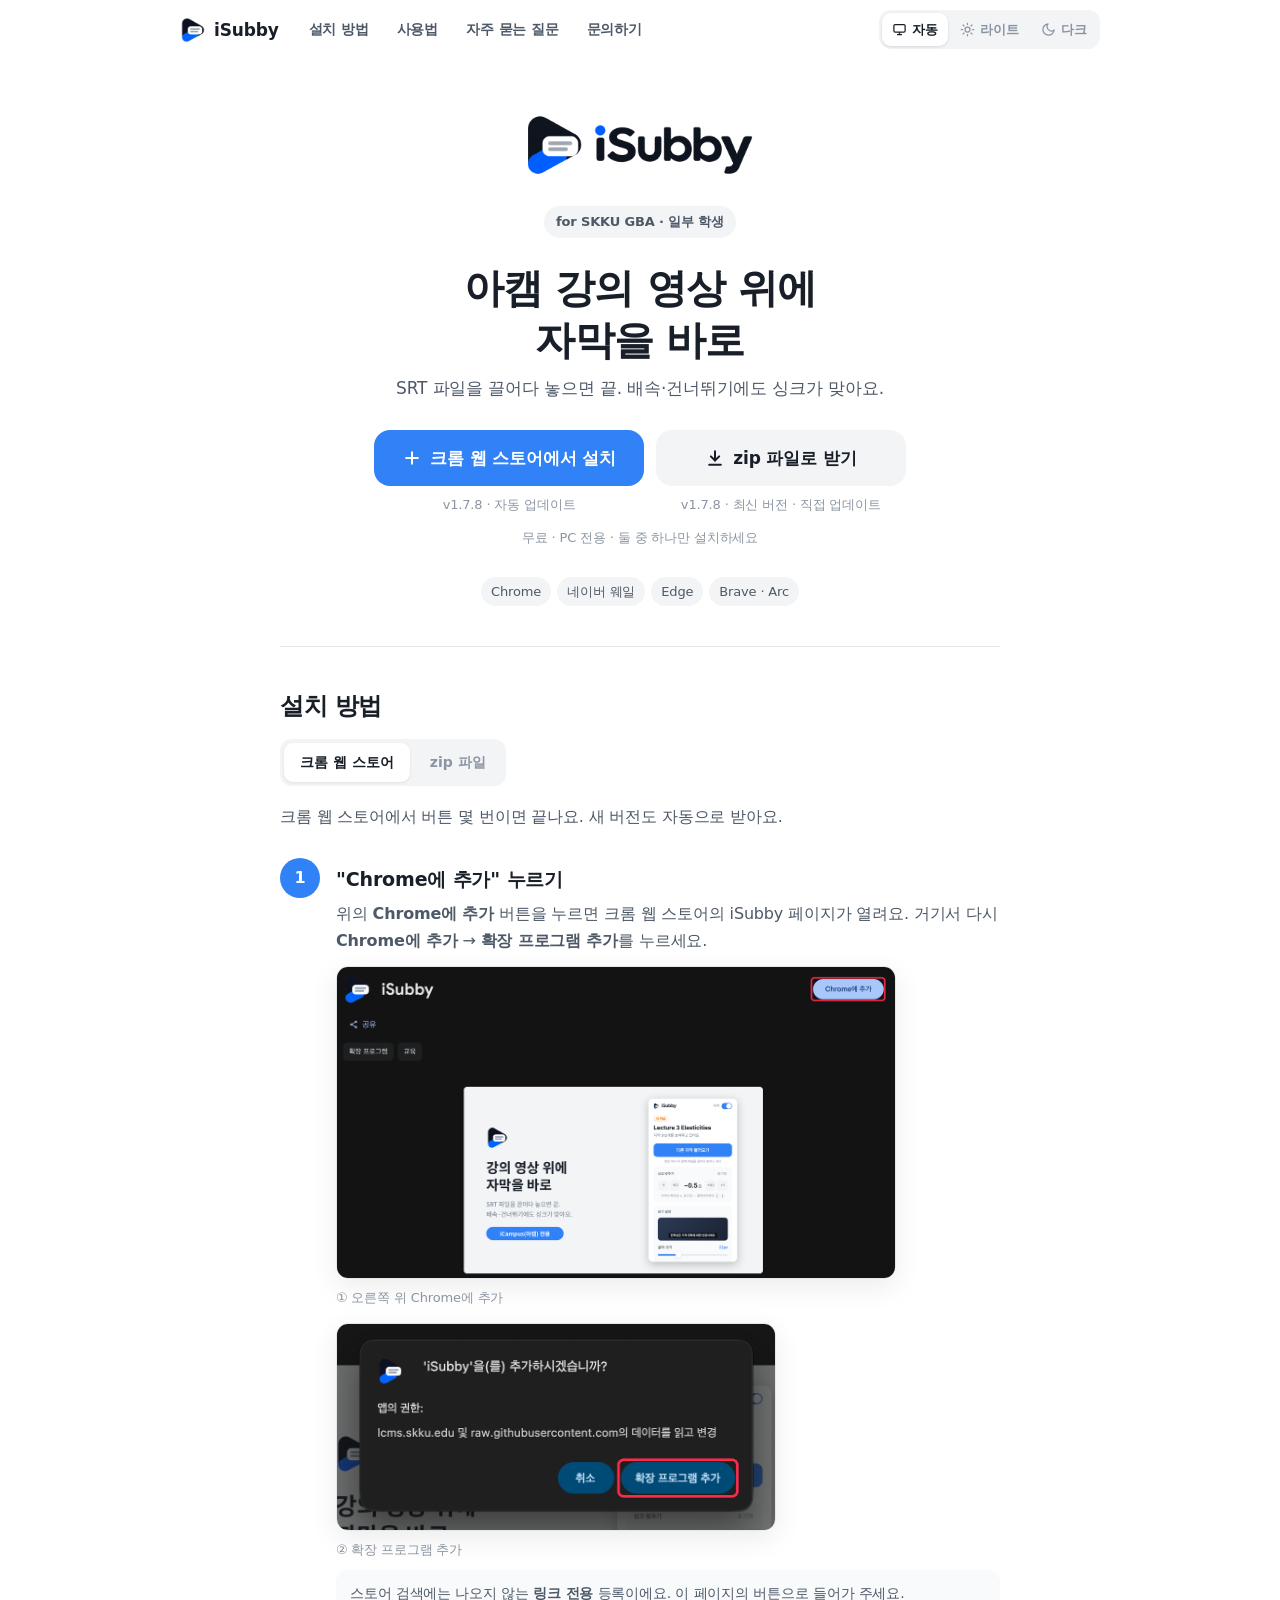
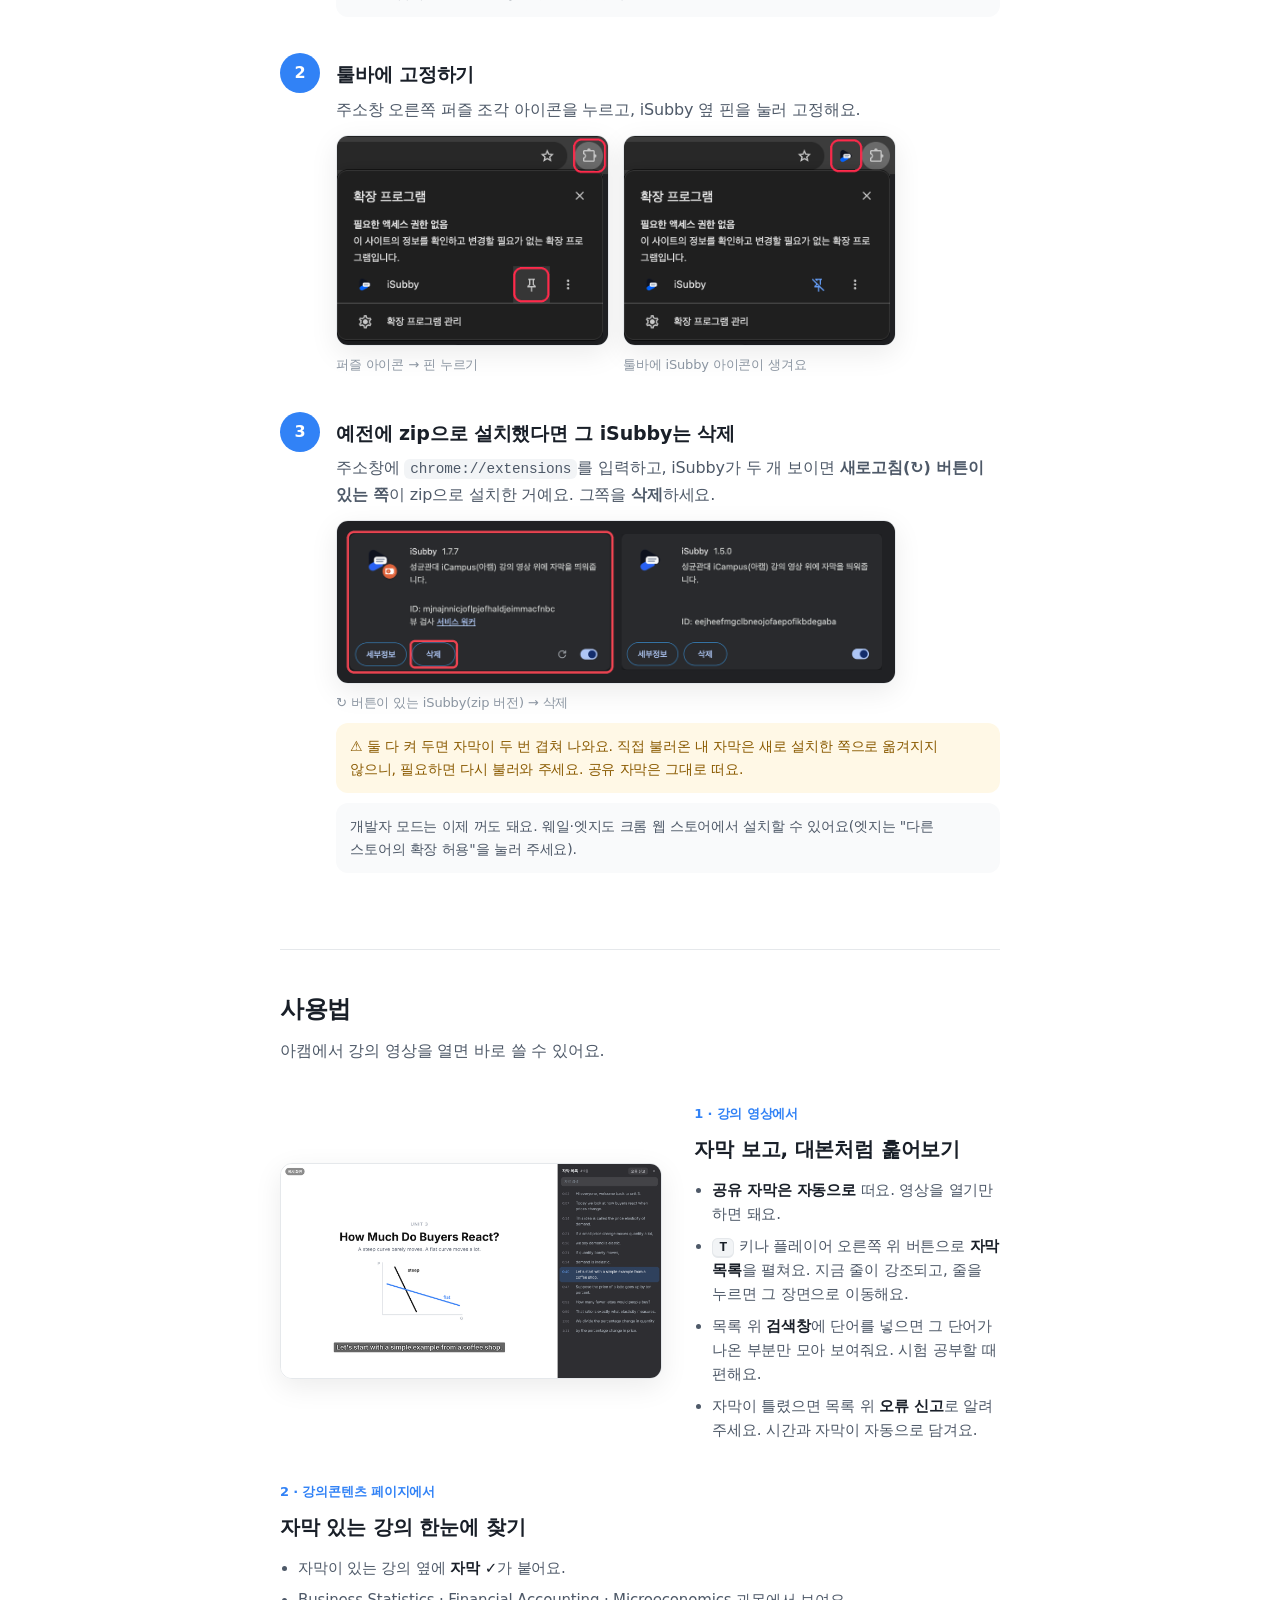
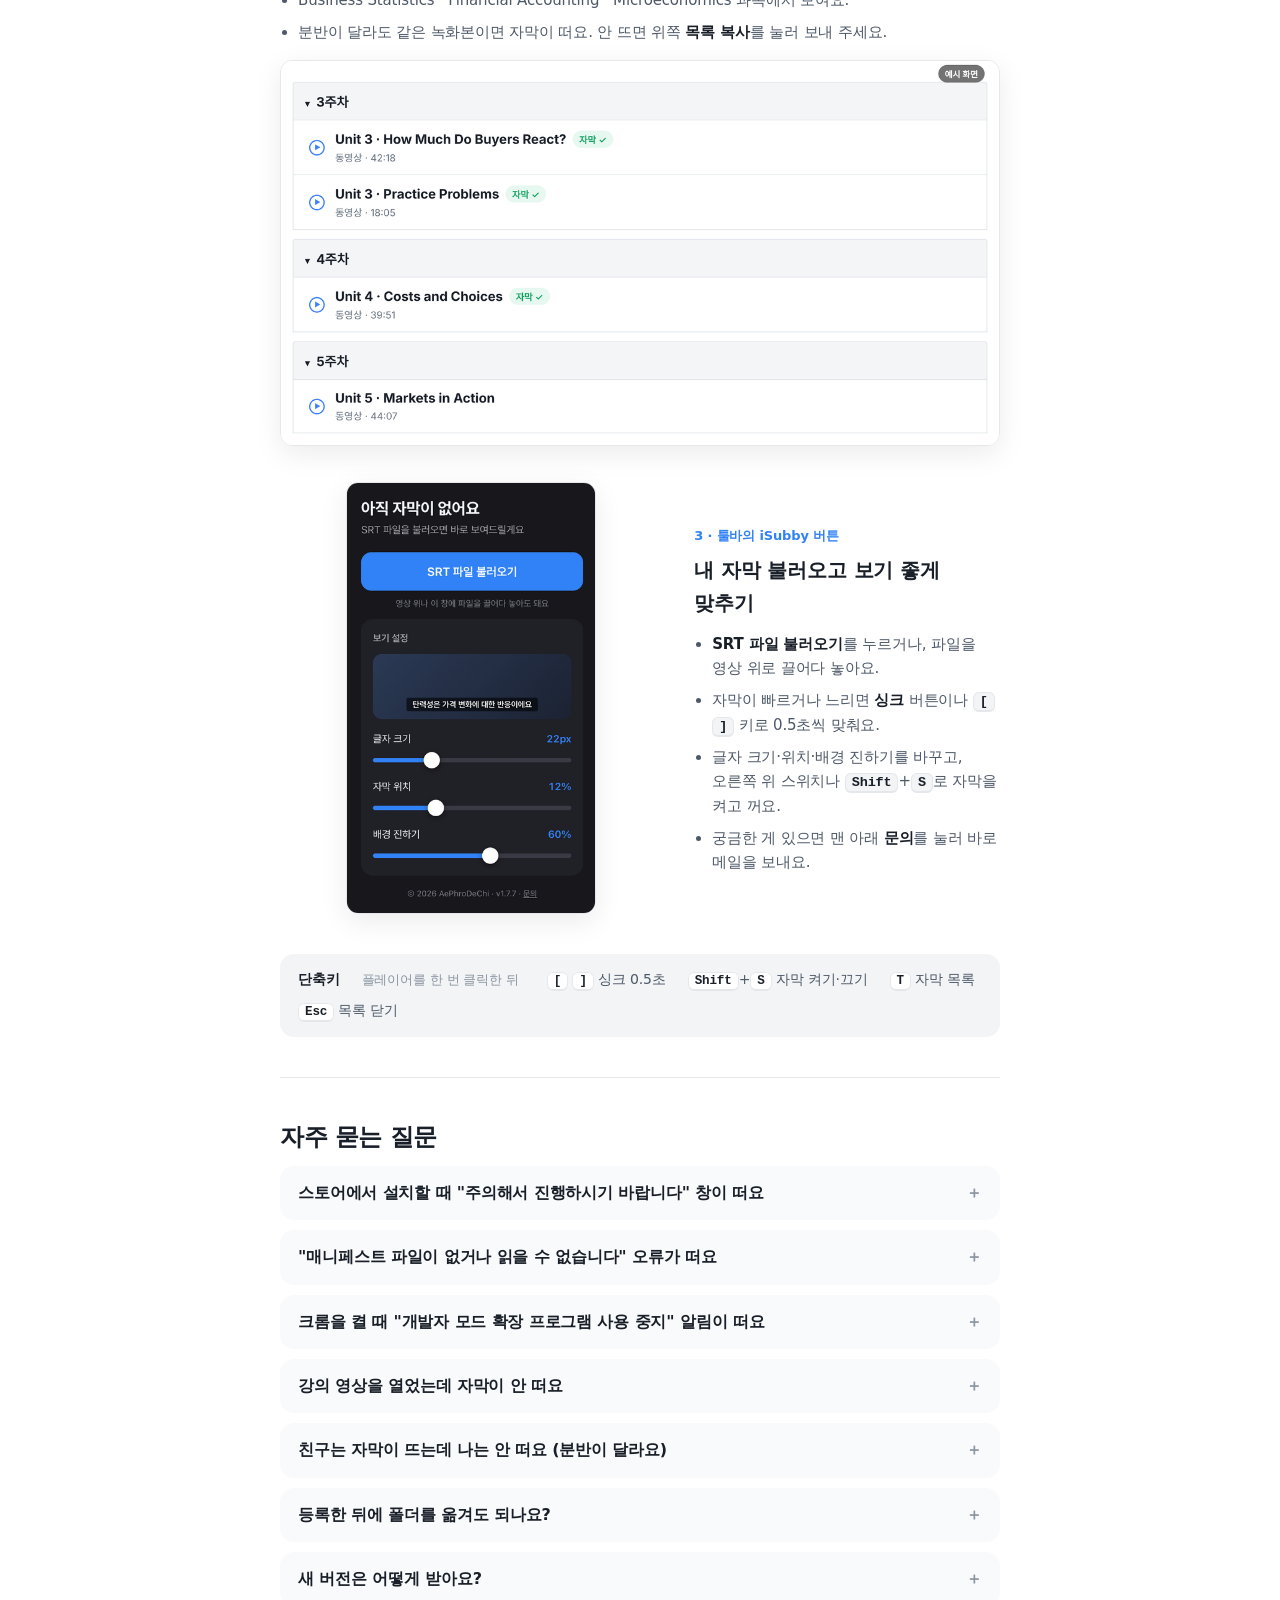
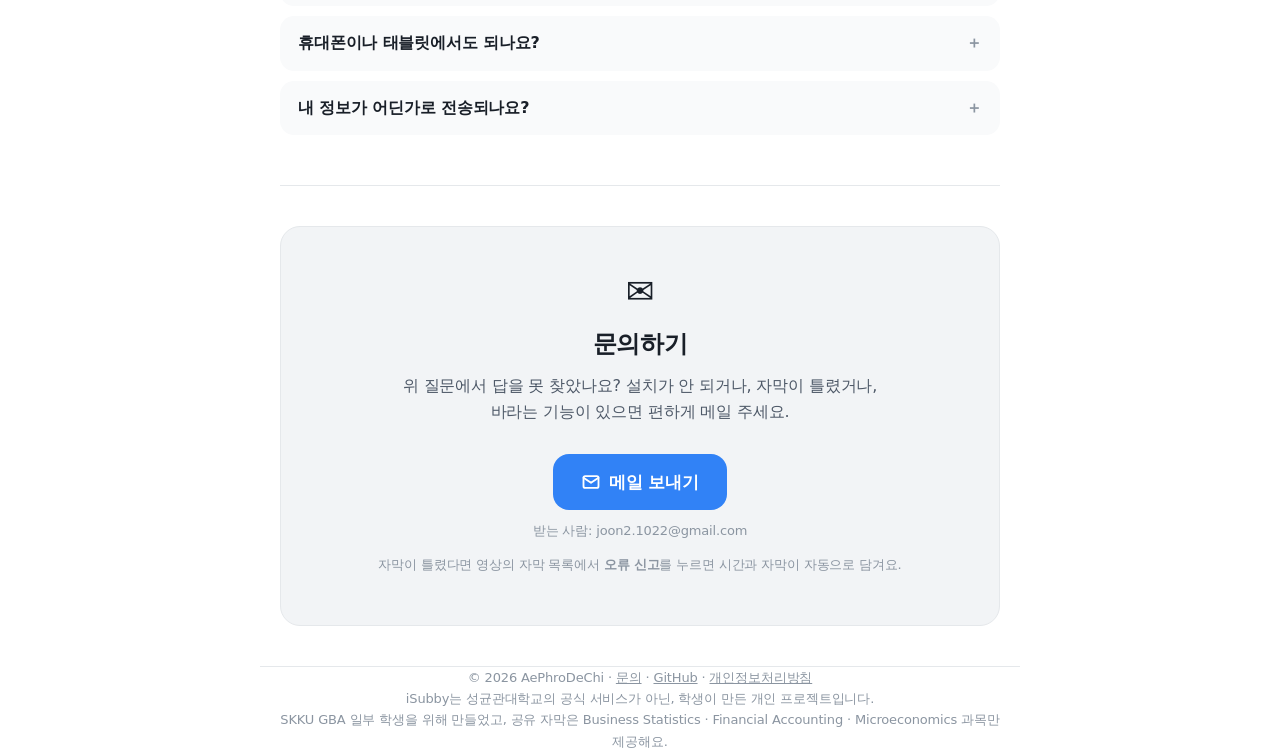
==== commit 4f20da1d: "안내 페이지: 스토어 게시 버전 1.7.8 반영" ====
--- a/docs/index.html
+++ b/docs/index.html
@@ -516,9 +516,9 @@
     // 크롬 웹 스토어 등록 후 주소를 넣으면 메인 버튼이 "Chrome에 추가"로 바뀌어요.
     const STORE_URL = "https://chromewebstore.google.com/detail/eejheefmgclbneojofaepofikbdegaba";
     // 스토어에 게시된 버전. 스토어 심사를 통과할 때마다 바꿔 주세요.
-    const STORE_VERSION = "1.7.5";
+    const STORE_VERSION = "1.7.8";
     // 스토어에서 심사 중인 버전 (없으면 "")
-    const STORE_REVIEW = "1.7.8";
+    const STORE_REVIEW = "";
     const QS = new URLSearchParams(location.search);
     const VERSION = "1.7.8";
 
@@ -546,6 +546,24 @@
     $("storeLink").addEventListener("click", () => showTab("store"));
     $("download").addEventListener("click", () => showTab("zip"));
     showTab(QS.has("zip") ? "zip" : "store");
+
+    // 페이지 안 이동 링크(#...)는 주소창에 #가 남지 않게 직접 스크롤
+    const cleanUrl = () => history.replaceState(null, "", location.pathname + location.search);
+    document.addEventListener("click", (e) => {
+      const a = e.target.closest('a[href^="#"]');
+      if (!a || e.metaKey || e.ctrlKey || e.shiftKey) return;
+      const t = document.querySelector(a.getAttribute("href"));
+      if (!t) return;
+      e.preventDefault();
+      t.scrollIntoView({ behavior: "smooth", block: "start" });
+      cleanUrl();
+    });
+    // 다른 곳에서 #주소로 들어왔을 때도 그 위치로 간 뒤 #를 지움
+    if (location.hash) {
+      const t = document.querySelector(location.hash);
+      if (t) requestAnimationFrame(() => t.scrollIntoView({ block: "start" }));
+      cleanUrl();
+    }
 
     // 위 메뉴: 지금 보고 있는 칸을 표시하고, 스크롤하면 아래 선 표시
     const tocLinks = [...document.querySelectorAll(".navlinks a")];
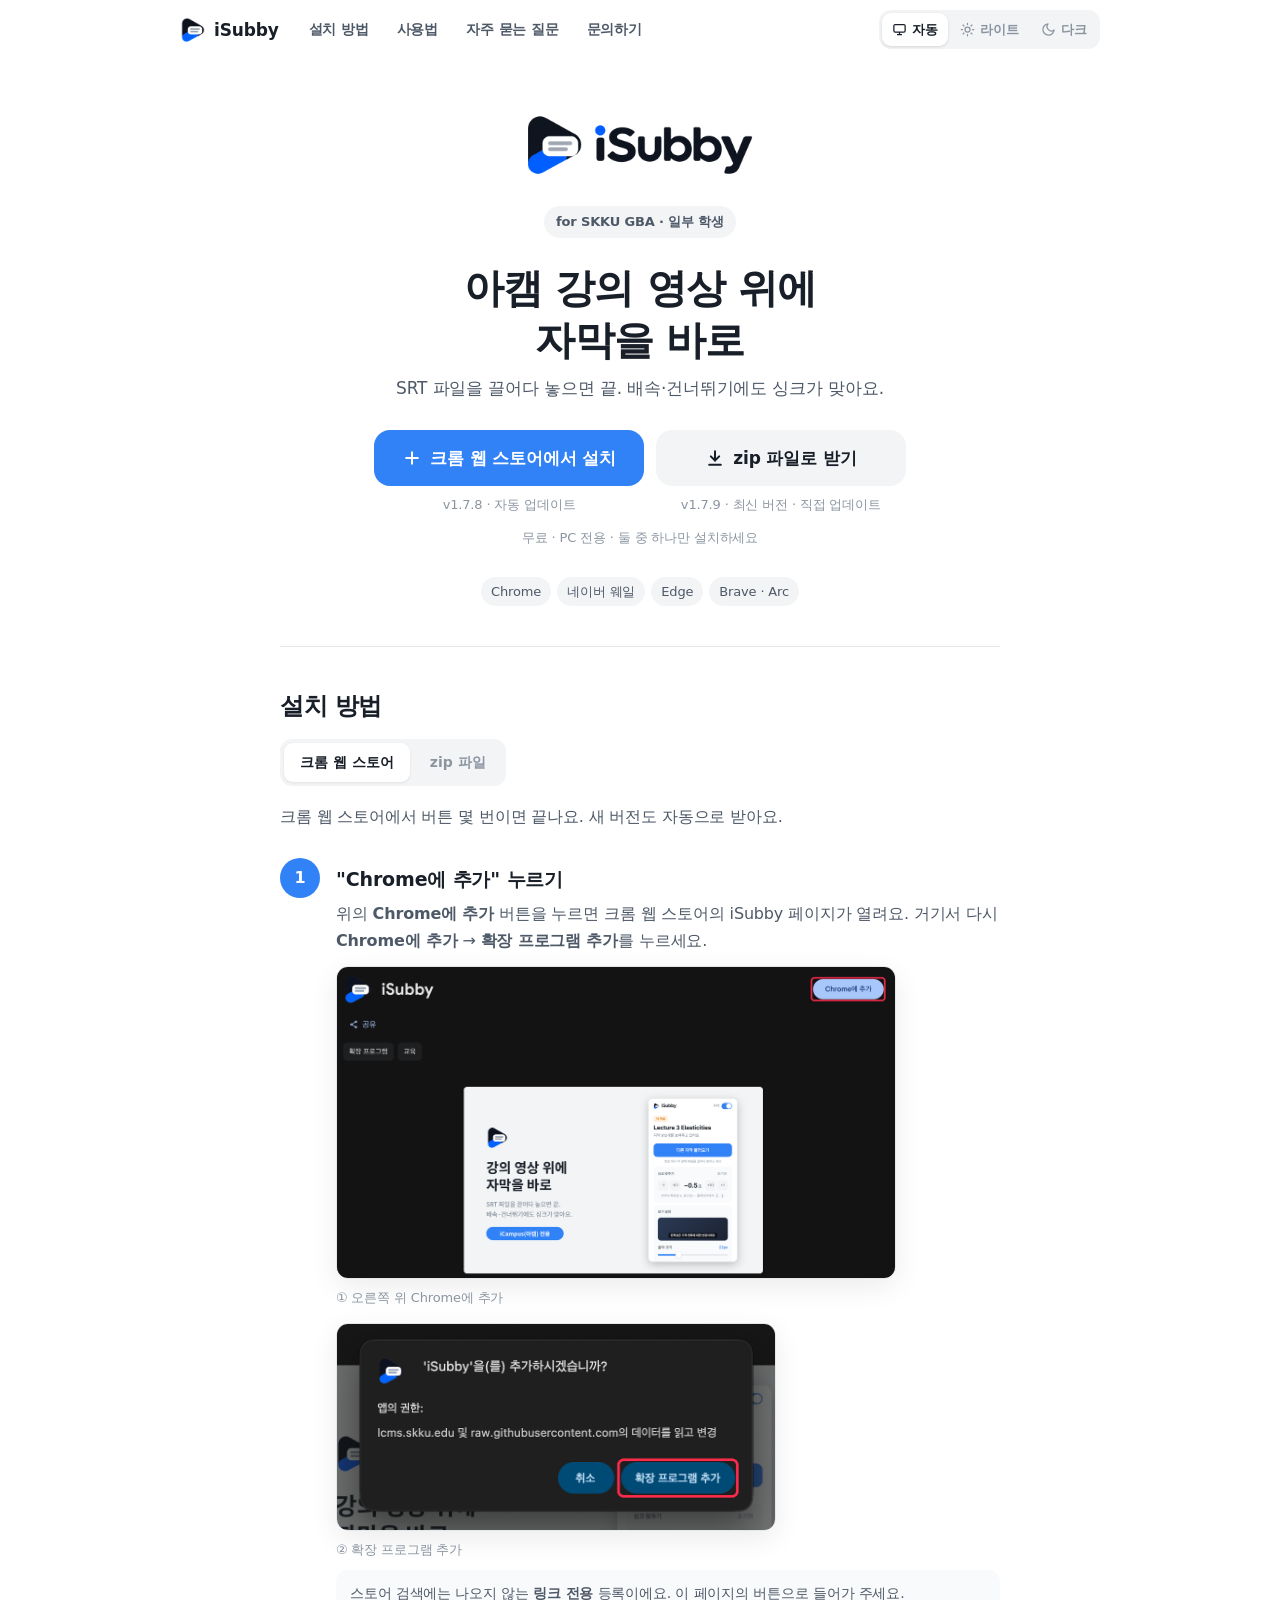
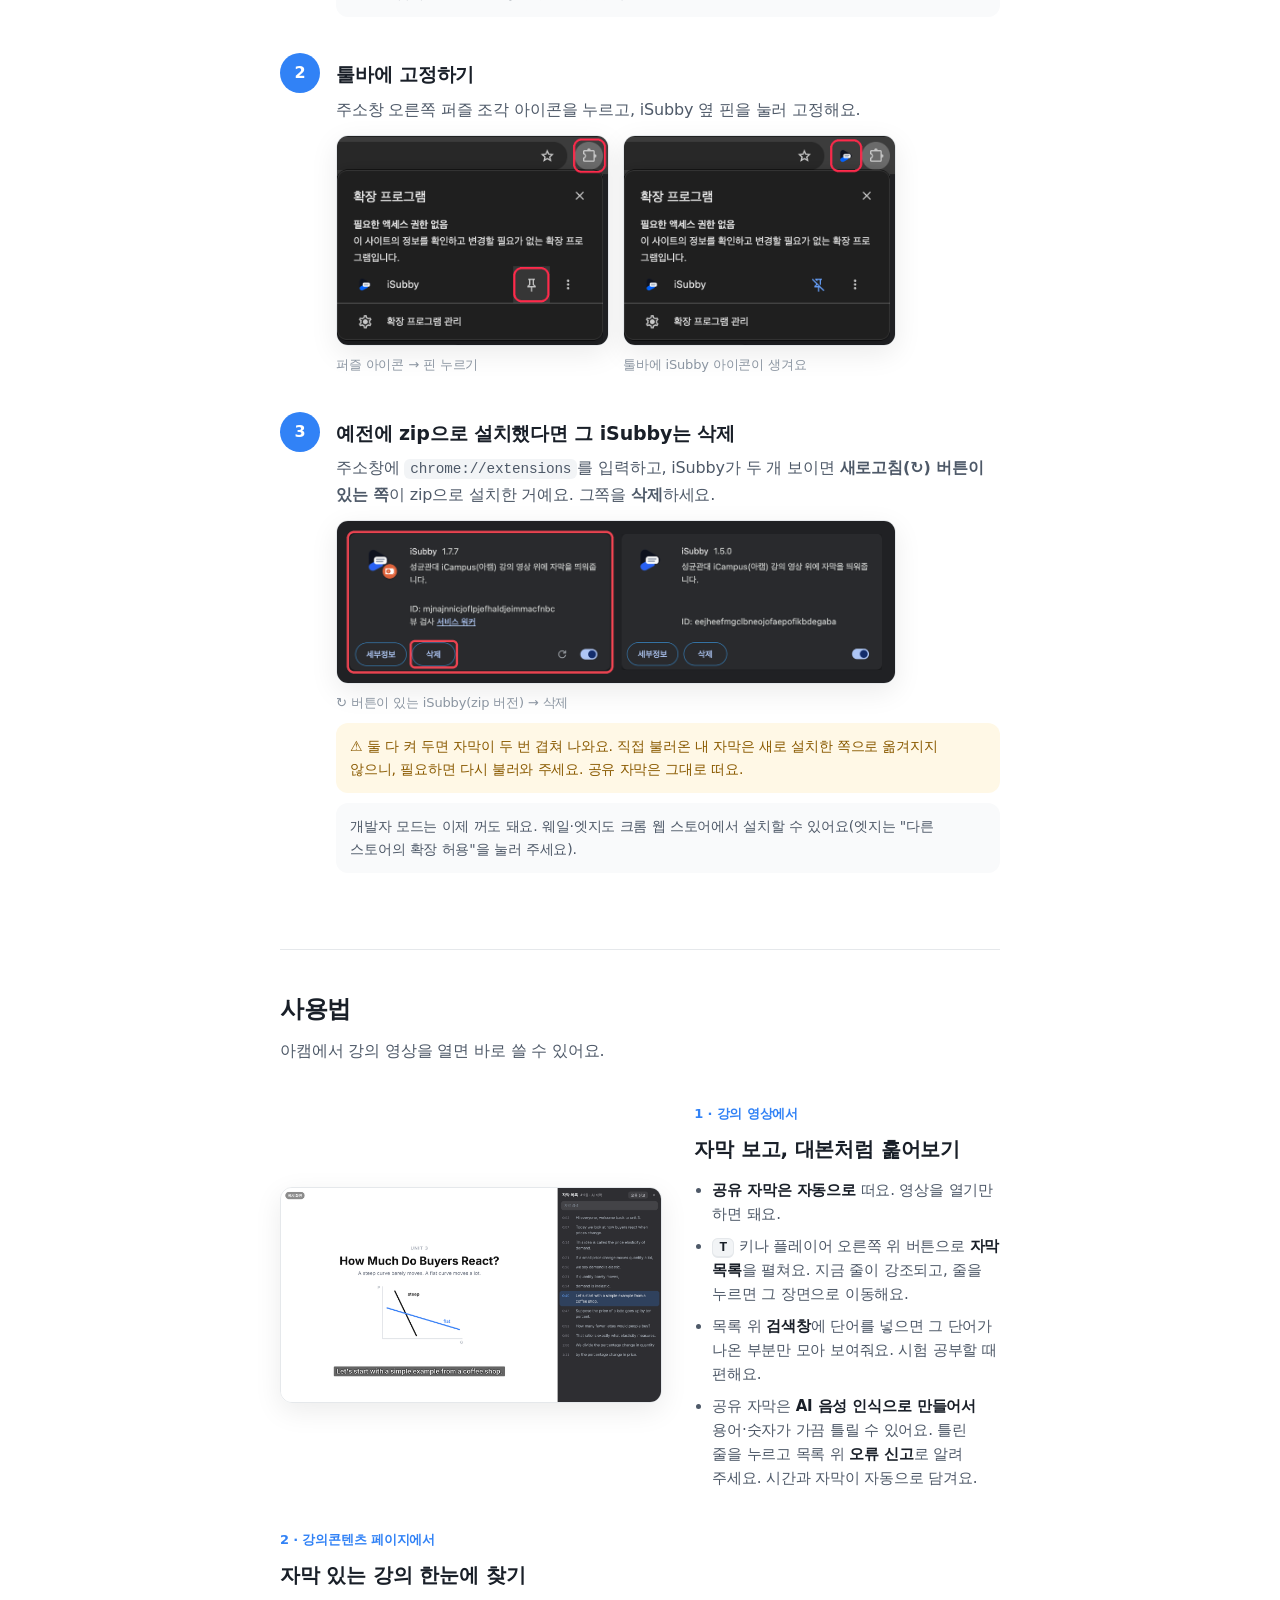
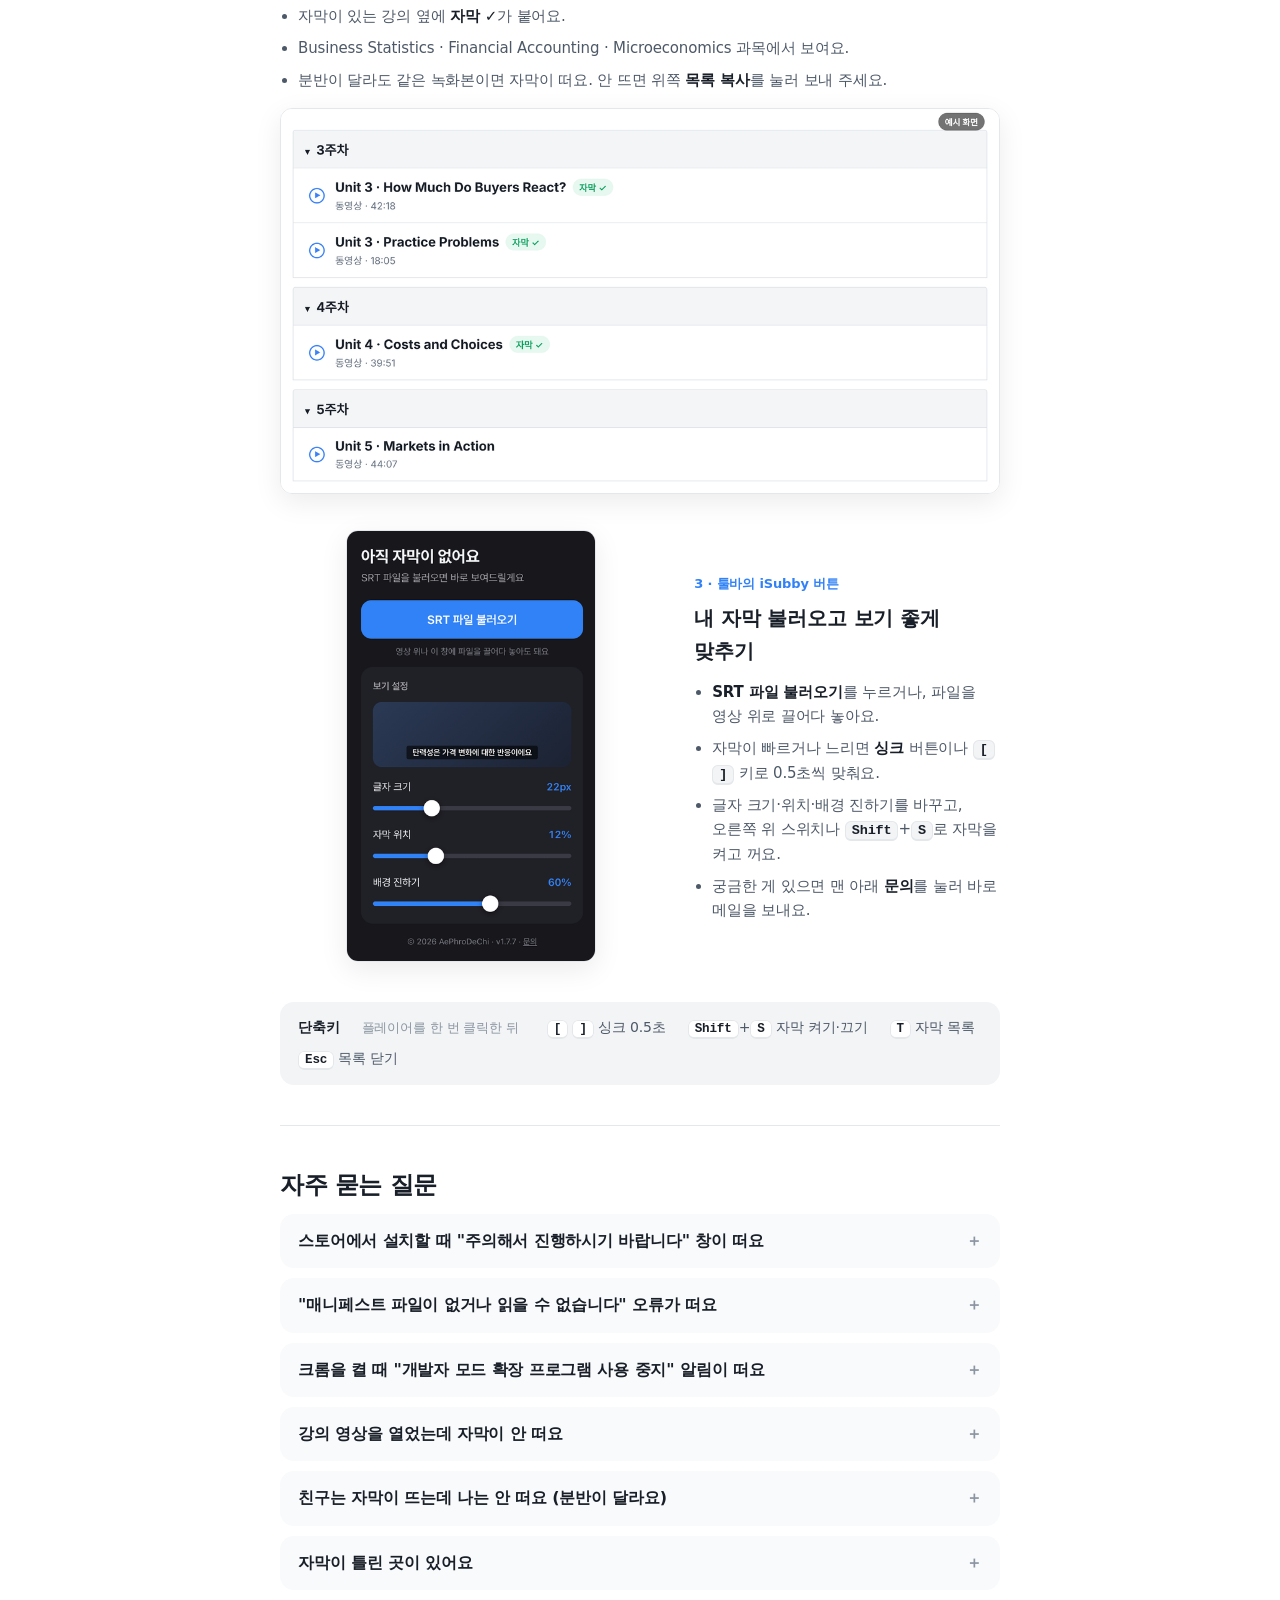
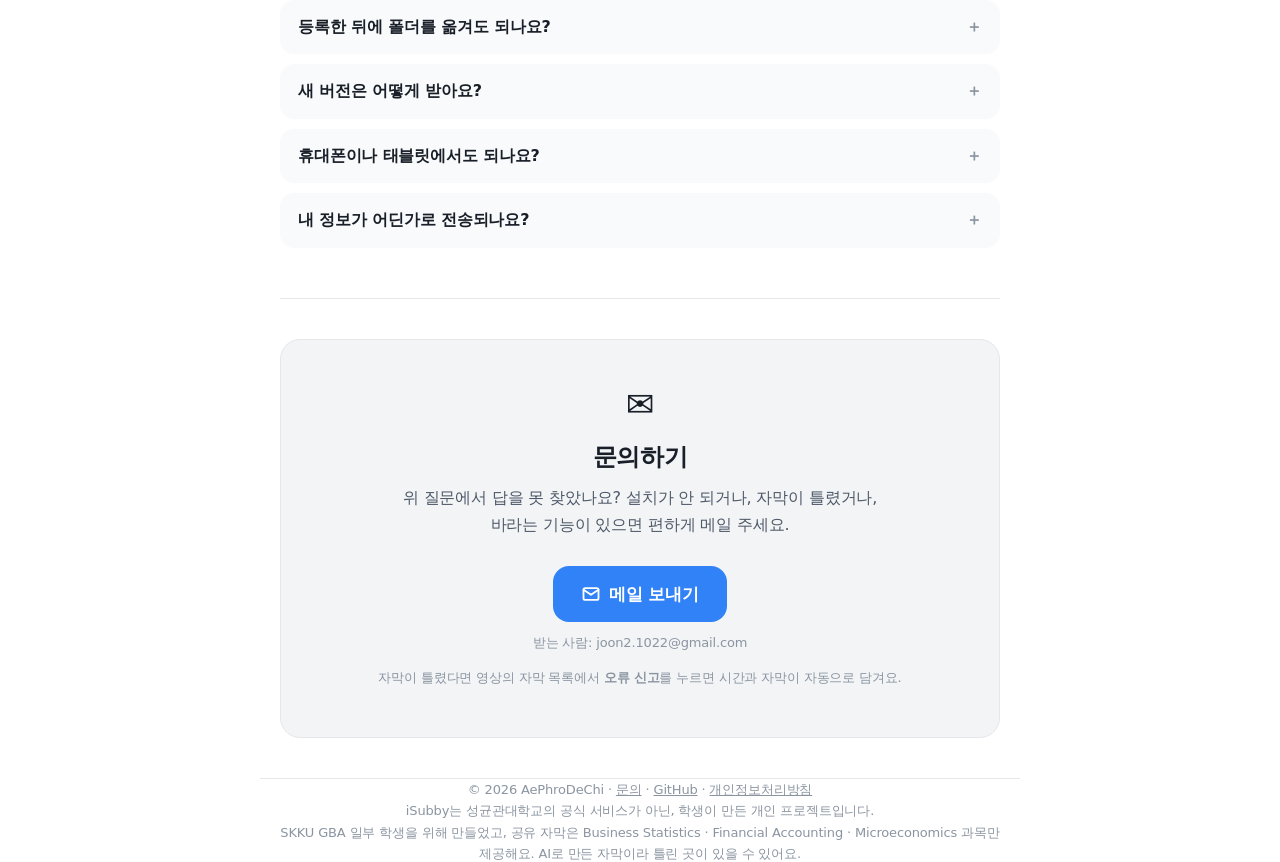
==== commit 8567cec0: "v1.7.9: 공유 자막이 AI 자막이라는 안내 추가 (자막 목록 표시·첫 안내 카드, 안내 페이지)" ====
--- a/docs/index.html
+++ b/docs/index.html
@@ -395,7 +395,7 @@
       <p class="lead">아캠에서 강의 영상을 열면 바로 쓸 수 있어요.</p>
 
       <div class="feat" id="use-video">
-        <figure class="fig"><img src="img/use-panel.png?v=3" alt="영상 오른쪽에 자막 목록이 열린 예시 화면" loading="lazy" /></figure>
+        <figure class="fig"><img src="img/use-panel.png?v=4" alt="영상 오른쪽에 자막 목록이 열린 예시 화면" loading="lazy" /></figure>
         <div class="feat-text">
           <span class="feat-no">1 · 강의 영상에서</span>
           <h3>자막 보고, 대본처럼 훑어보기</h3>
@@ -403,7 +403,7 @@
             <li><b>공유 자막은 자동으로</b> 떠요. 영상을 열기만 하면 돼요.</li>
             <li><kbd>T</kbd> 키나 플레이어 오른쪽 위 버튼으로 <b>자막 목록</b>을 펼쳐요. 지금 줄이 강조되고, 줄을 누르면 그 장면으로 이동해요.</li>
             <li>목록 위 <b>검색창</b>에 단어를 넣으면 그 단어가 나온 부분만 모아 보여줘요. 시험 공부할 때 편해요.</li>
-            <li>자막이 틀렸으면 목록 위 <b>오류 신고</b>로 알려 주세요. 시간과 자막이 자동으로 담겨요.</li>
+            <li>공유 자막은 <b>AI 음성 인식으로 만들어서</b> 용어·숫자가 가끔 틀릴 수 있어요. 틀린 줄을 누르고 목록 위 <b>오류 신고</b>로 알려 주세요. 시간과 자막이 자동으로 담겨요.</li>
           </ul>
         </div>
       </div>
@@ -472,6 +472,10 @@
         <p>같은 녹화본이라도 분반마다 영상 번호가 달라서 그럴 수 있어요. 아캠 과목의 <b>강의콘텐츠</b> 페이지를 한 번 열면 자막이 있는 강의에 "자막 ✓"가 붙고, 위쪽에 iSubby <b>목록 복사</b> 버튼이 보여요. 눌러서 자막 올리는 사람에게 카톡 등으로 보내주면 우리 분반에도 연결해 드려요. 한 학기에 과목당 한 번이면 돼요.</p>
       </details>
       <details>
+        <summary>자막이 틀린 곳이 있어요</summary>
+        <p>공유 자막은 AI 음성 인식으로 만든 뒤 한 번 다듬은 거라, 전문 용어·숫자·이름이 가끔 틀릴 수 있어요. 숫자나 수식이 중요한 부분은 영상 소리와 강의 자료로 꼭 확인해 주세요. 틀린 줄을 찾으면 자막 목록(<kbd>T</kbd>)에서 그 줄을 누르고 <b>오류 신고</b>를 눌러 주세요. 고쳐서 다시 올릴게요.</p>
+      </details>
+      <details>
         <summary>등록한 뒤에 폴더를 옮겨도 되나요?</summary>
         <p>안 돼요. 크롬은 등록할 때의 폴더 위치에서 파일을 읽어서, 옮기거나 이름을 바꾸면 확장이 꺼져요. 이미 옮겼다면 확장 프로그램 관리 화면에서 iSubby를 <b>삭제</b>하고, 새 위치의 폴더로 4단계를 다시 하세요. 이때 직접 불러온 내 자막과 설정은 초기화되지만, 공유 자막은 다시 자동으로 받아와요.</p>
       </details>
@@ -507,7 +511,7 @@
   <footer class="wrap">
     © 2026 AePhroDeChi · <a href="#contact" id="footMail">문의</a> · <a href="https://github.com/joony06/iSubby">GitHub</a> · <a href="https://github.com/joony06/iSubby/blob/main/PRIVACY.md">개인정보처리방침</a><br />
     iSubby는 성균관대학교의 공식 서비스가 아닌, 학생이 만든 개인 프로젝트입니다.<br />
-    SKKU GBA 일부 학생을 위해 만들었고, 공유 자막은 Business Statistics · Financial Accounting · Microeconomics 과목만 제공해요.
+    SKKU GBA 일부 학생을 위해 만들었고, 공유 자막은 Business Statistics · Financial Accounting · Microeconomics 과목만 제공해요. AI로 만든 자막이라 틀린 곳이 있을 수 있어요.
   </footer>
 
   <div class="toast" id="toast"></div>
@@ -520,7 +524,7 @@
     // 스토어에서 심사 중인 버전 (없으면 "")
     const STORE_REVIEW = "";
     const QS = new URLSearchParams(location.search);
-    const VERSION = "1.7.8";
+    const VERSION = "1.7.9";
 
     const $ = (id) => document.getElementById(id);
 
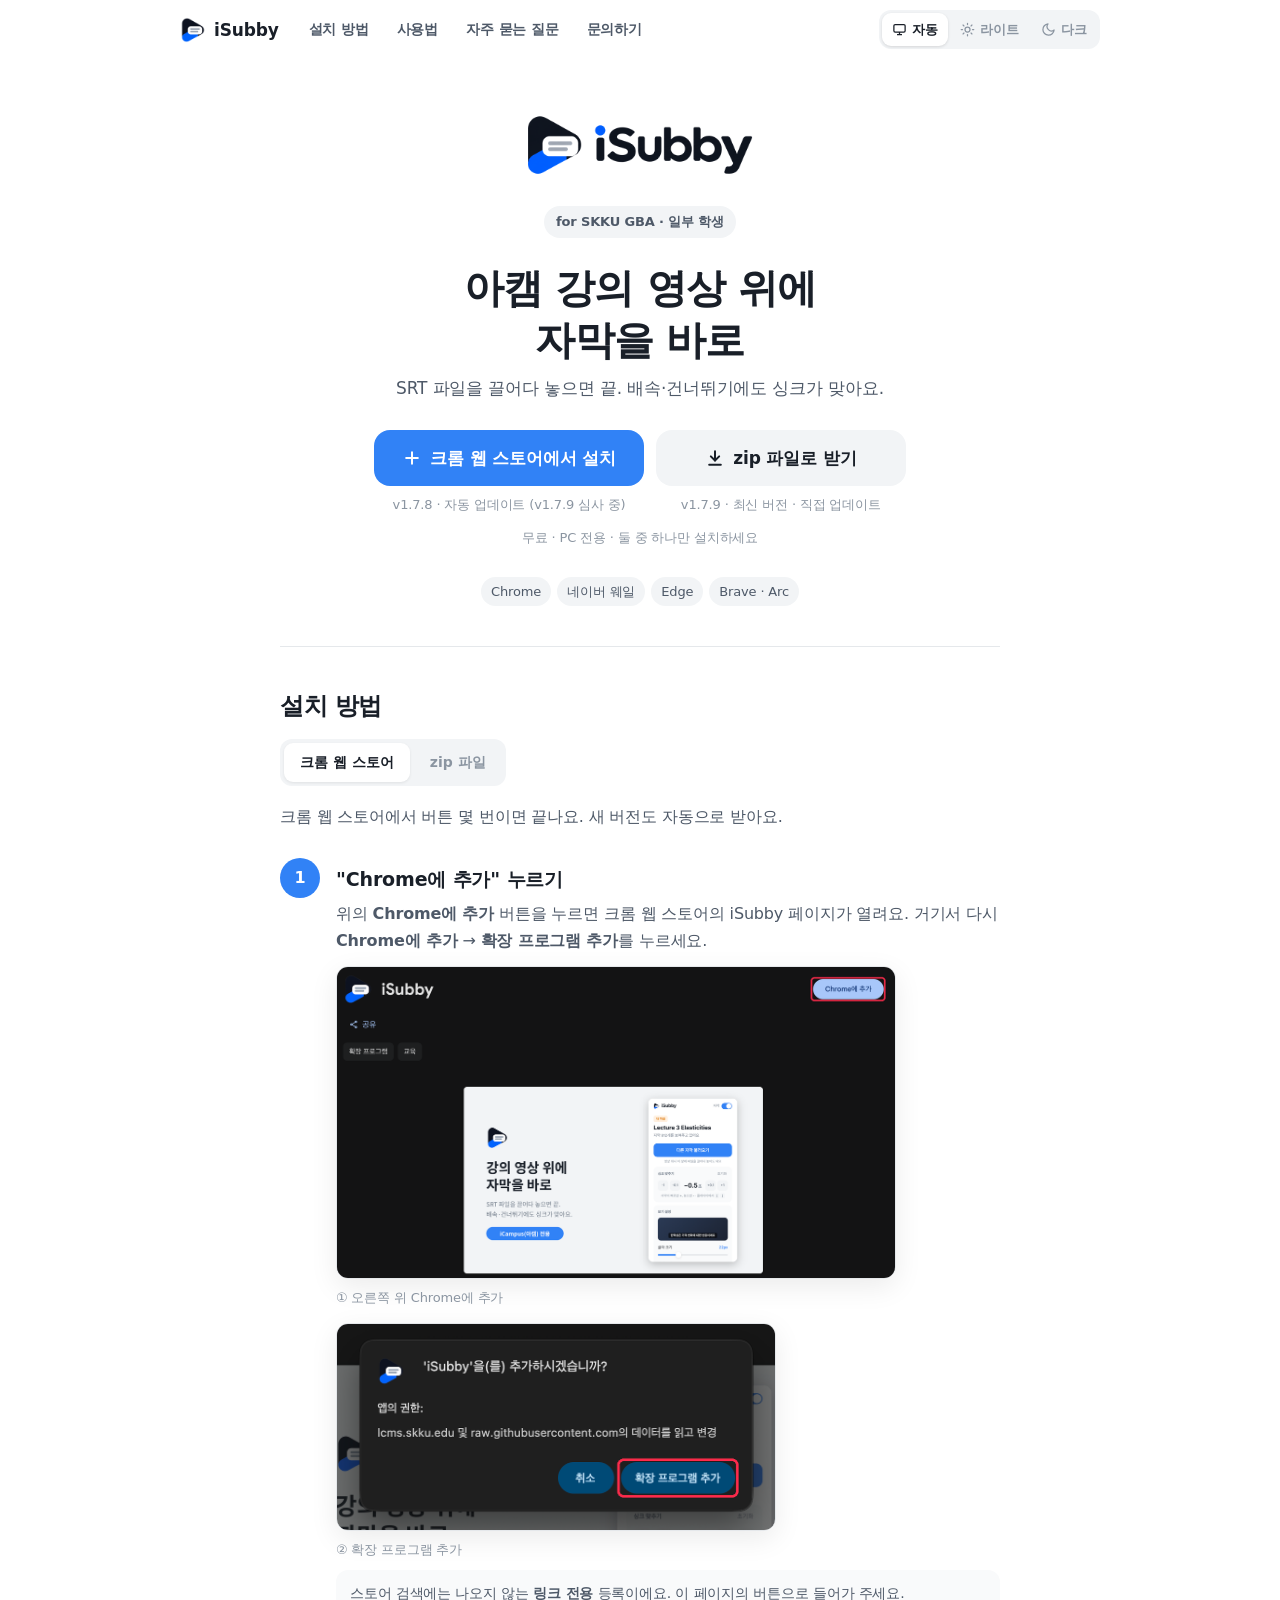
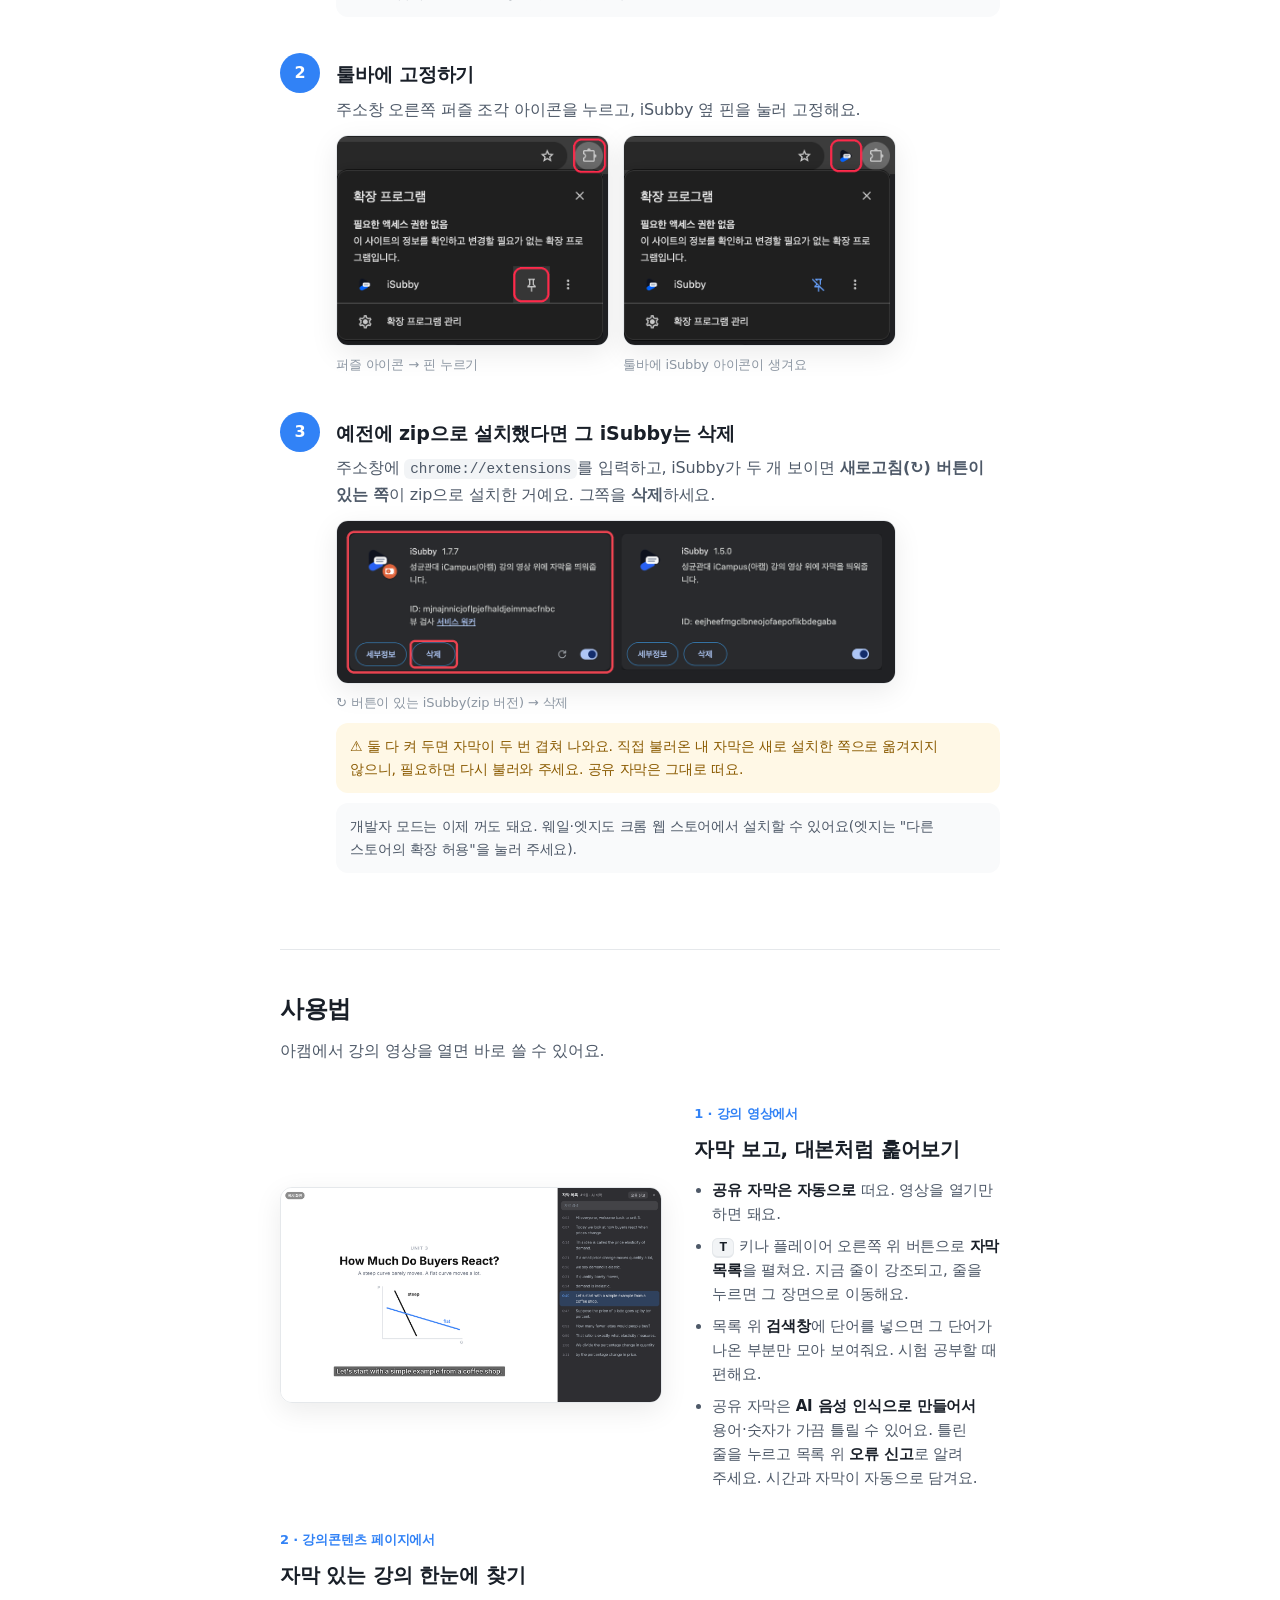
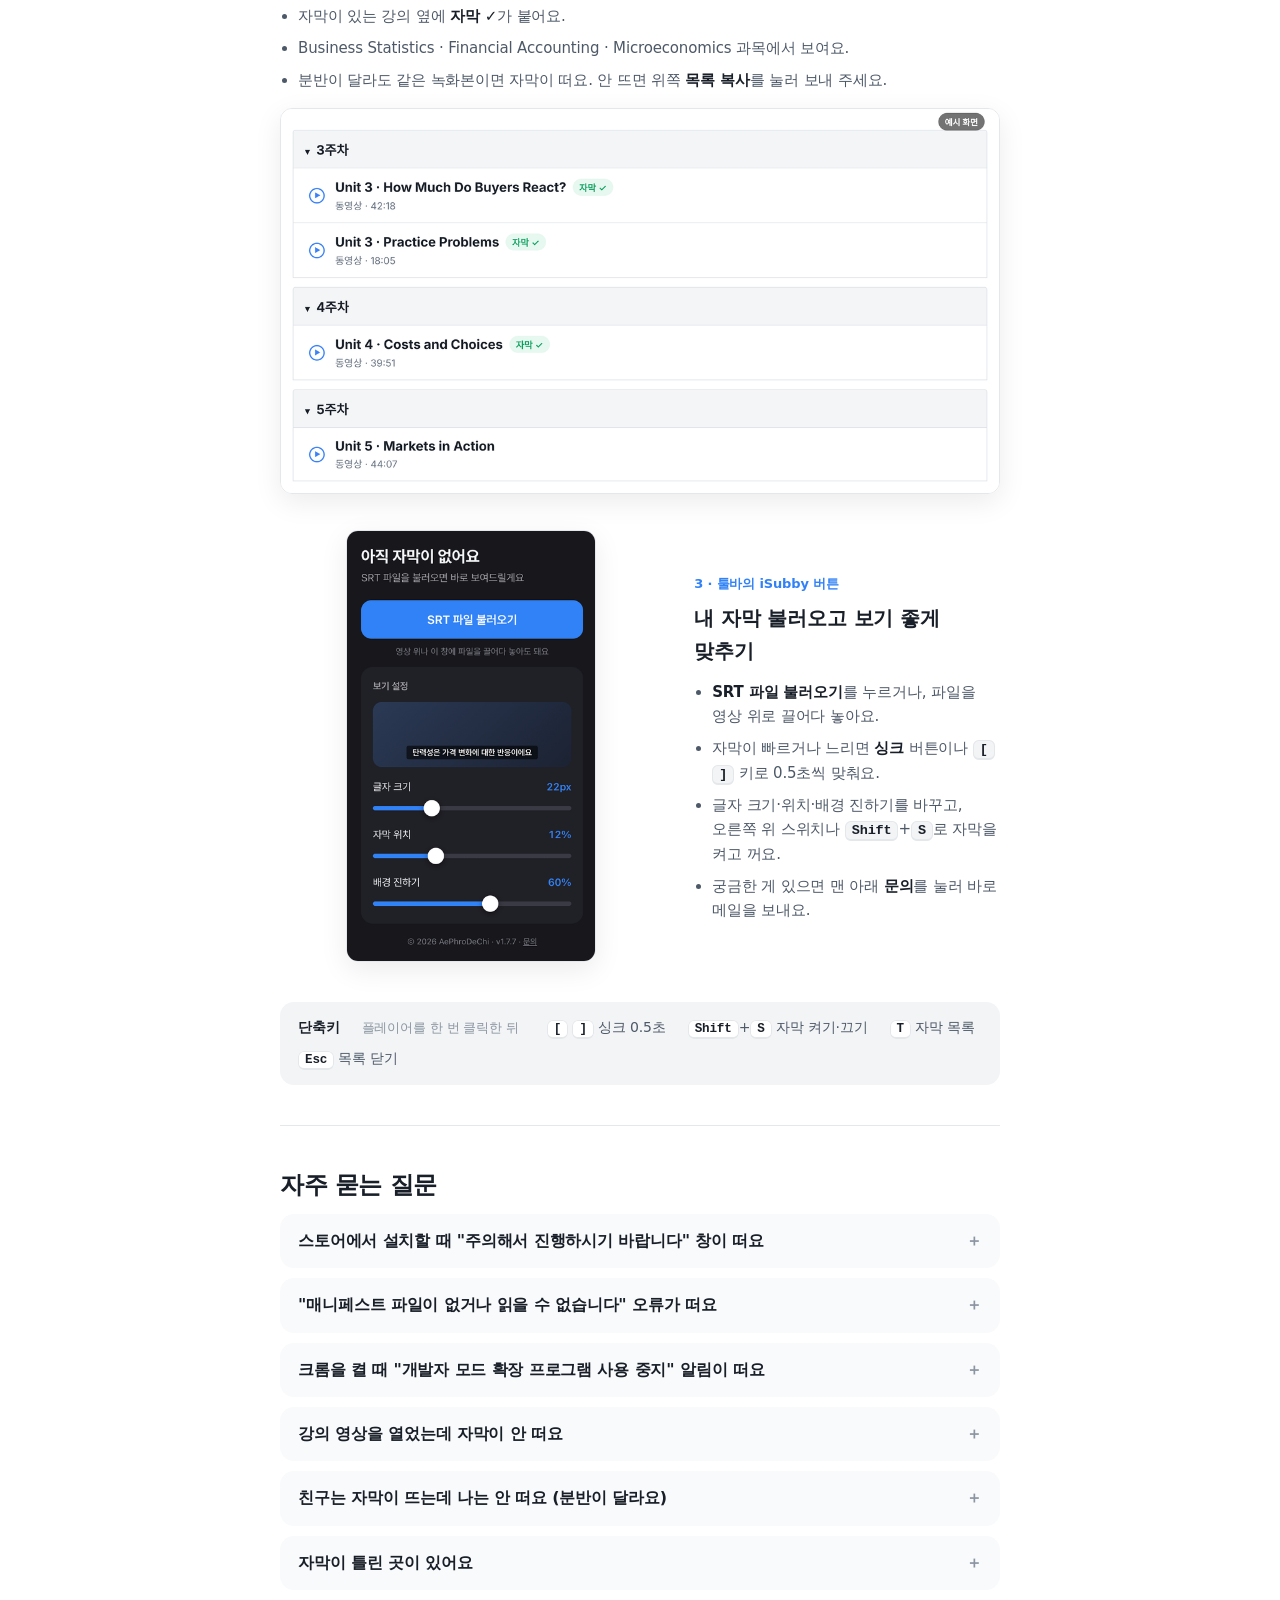
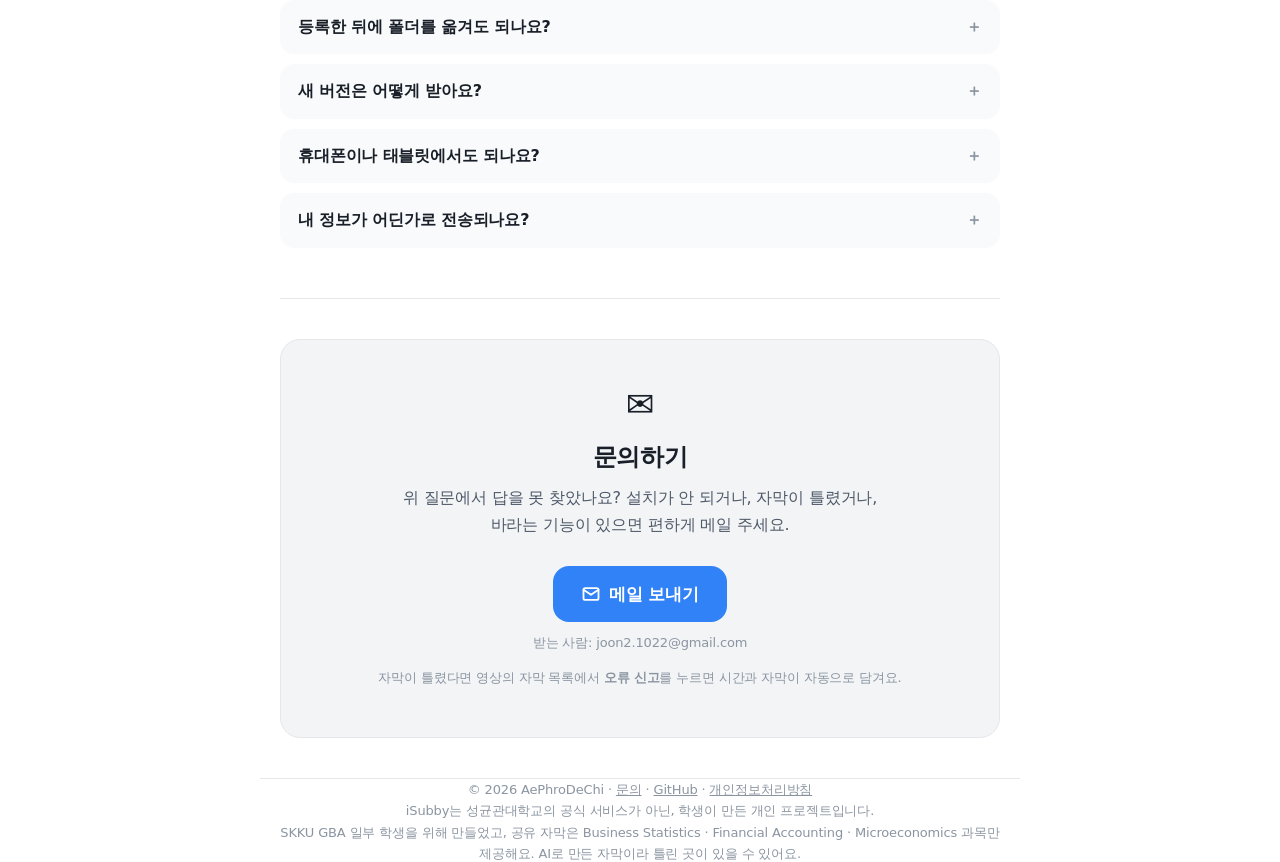
==== commit 968c4303: "안내 페이지·ROADMAP: 스토어 v1.7.9 심사 중 표시" ====
--- a/docs/index.html
+++ b/docs/index.html
@@ -522,7 +522,7 @@
     // 스토어에 게시된 버전. 스토어 심사를 통과할 때마다 바꿔 주세요.
     const STORE_VERSION = "1.7.8";
     // 스토어에서 심사 중인 버전 (없으면 "")
-    const STORE_REVIEW = "";
+    const STORE_REVIEW = "1.7.9";
     const QS = new URLSearchParams(location.search);
     const VERSION = "1.7.9";
 
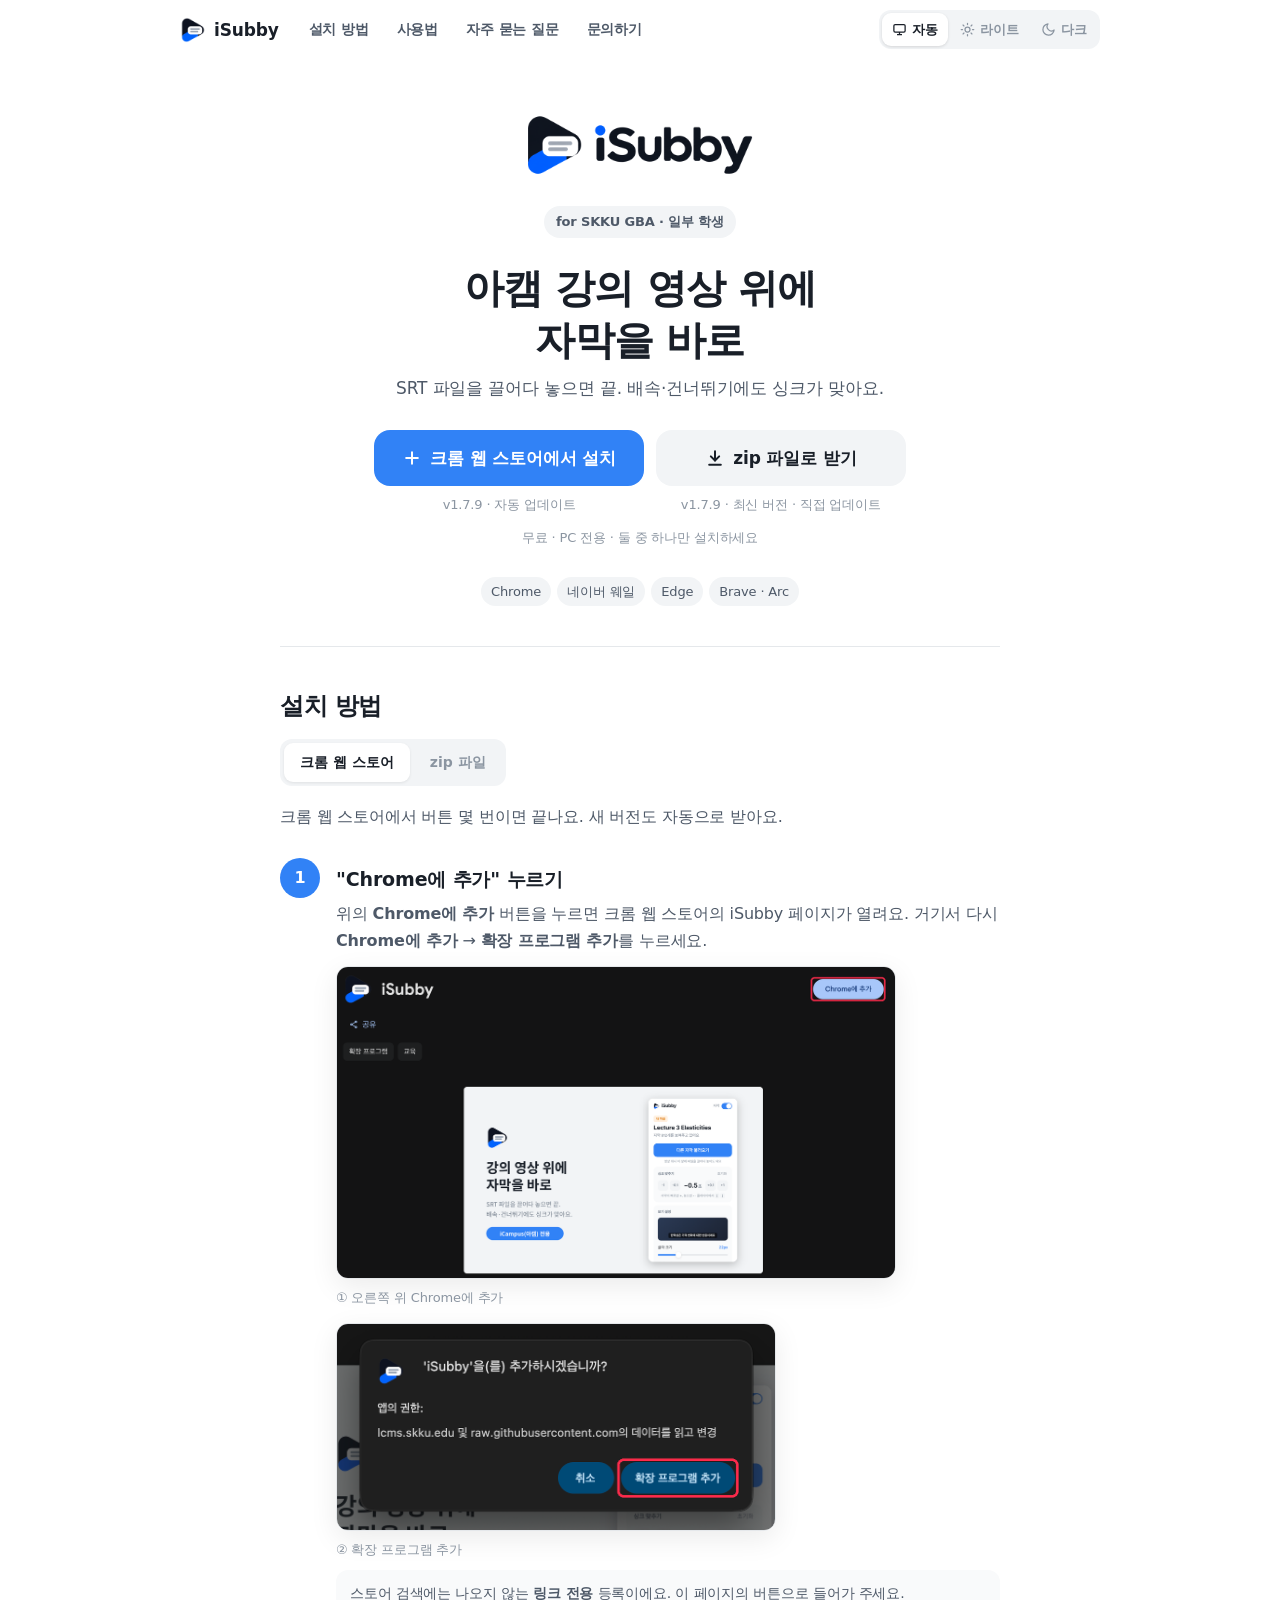
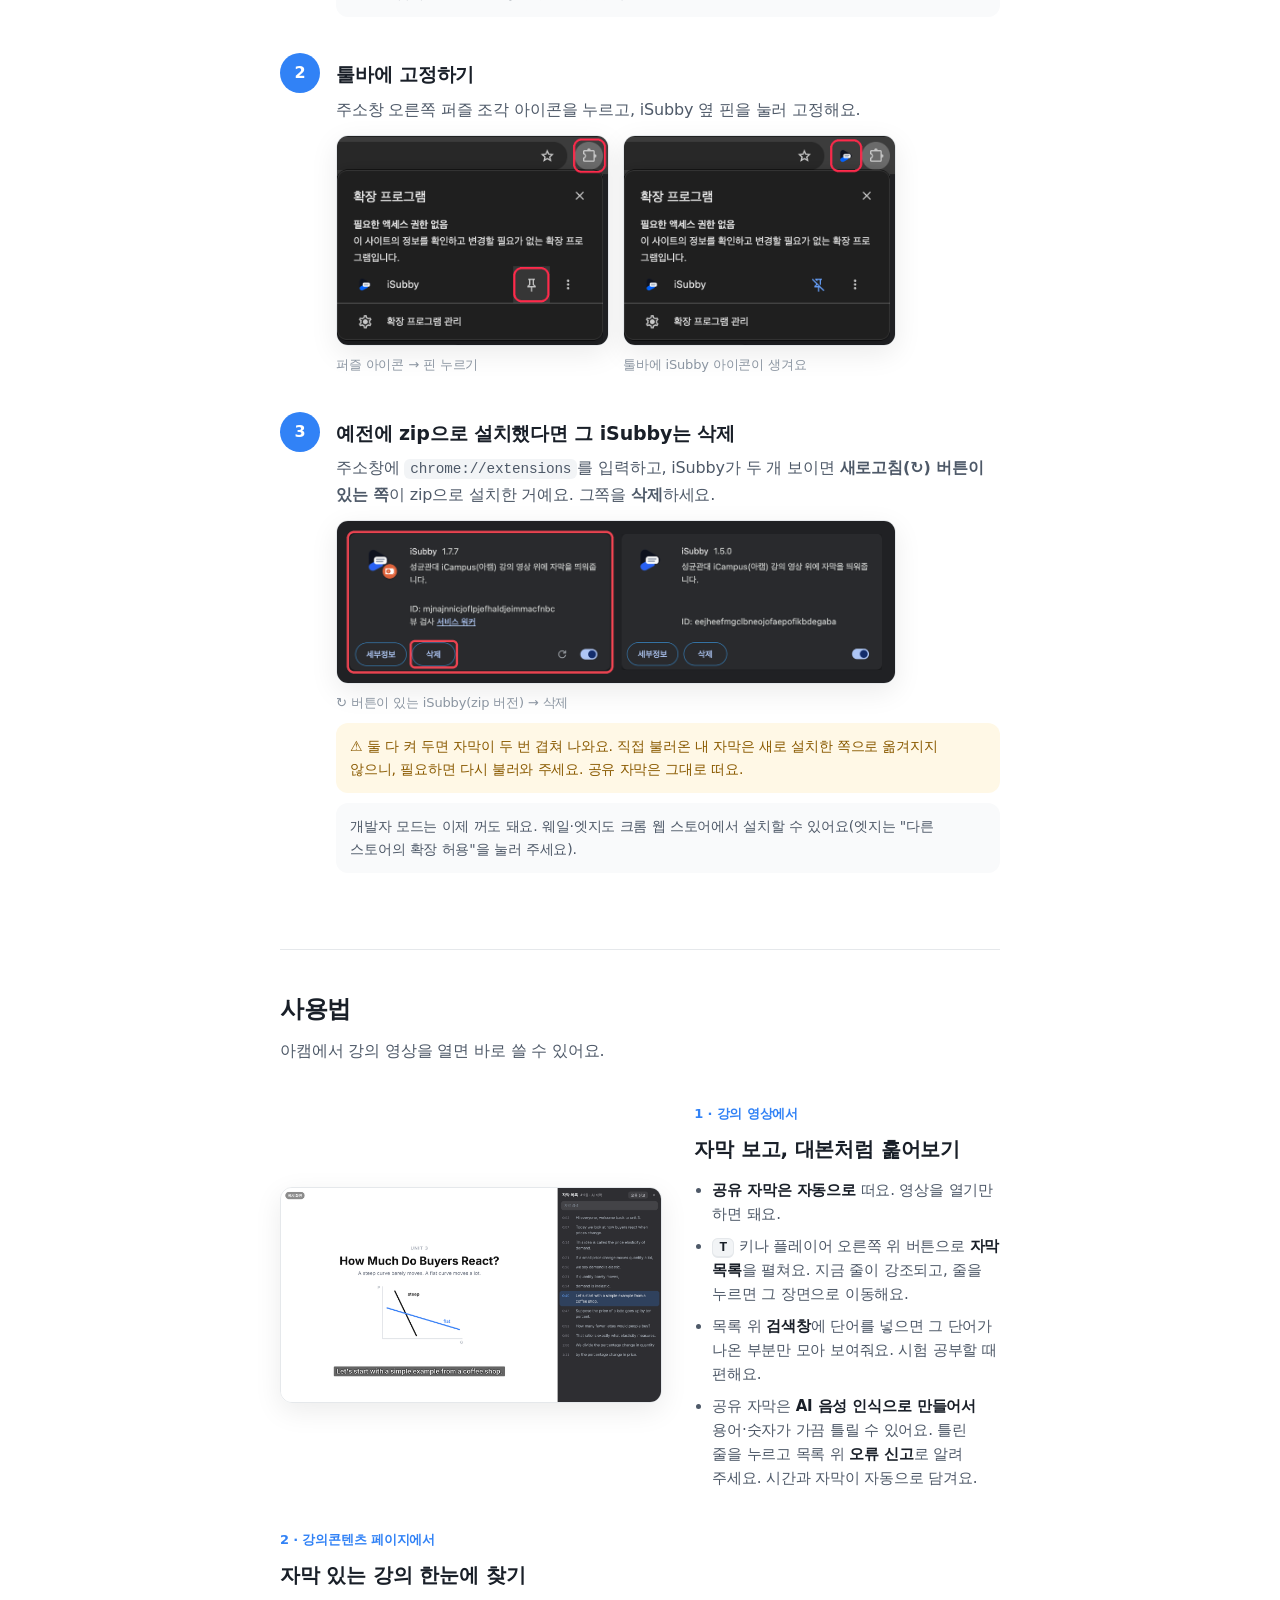
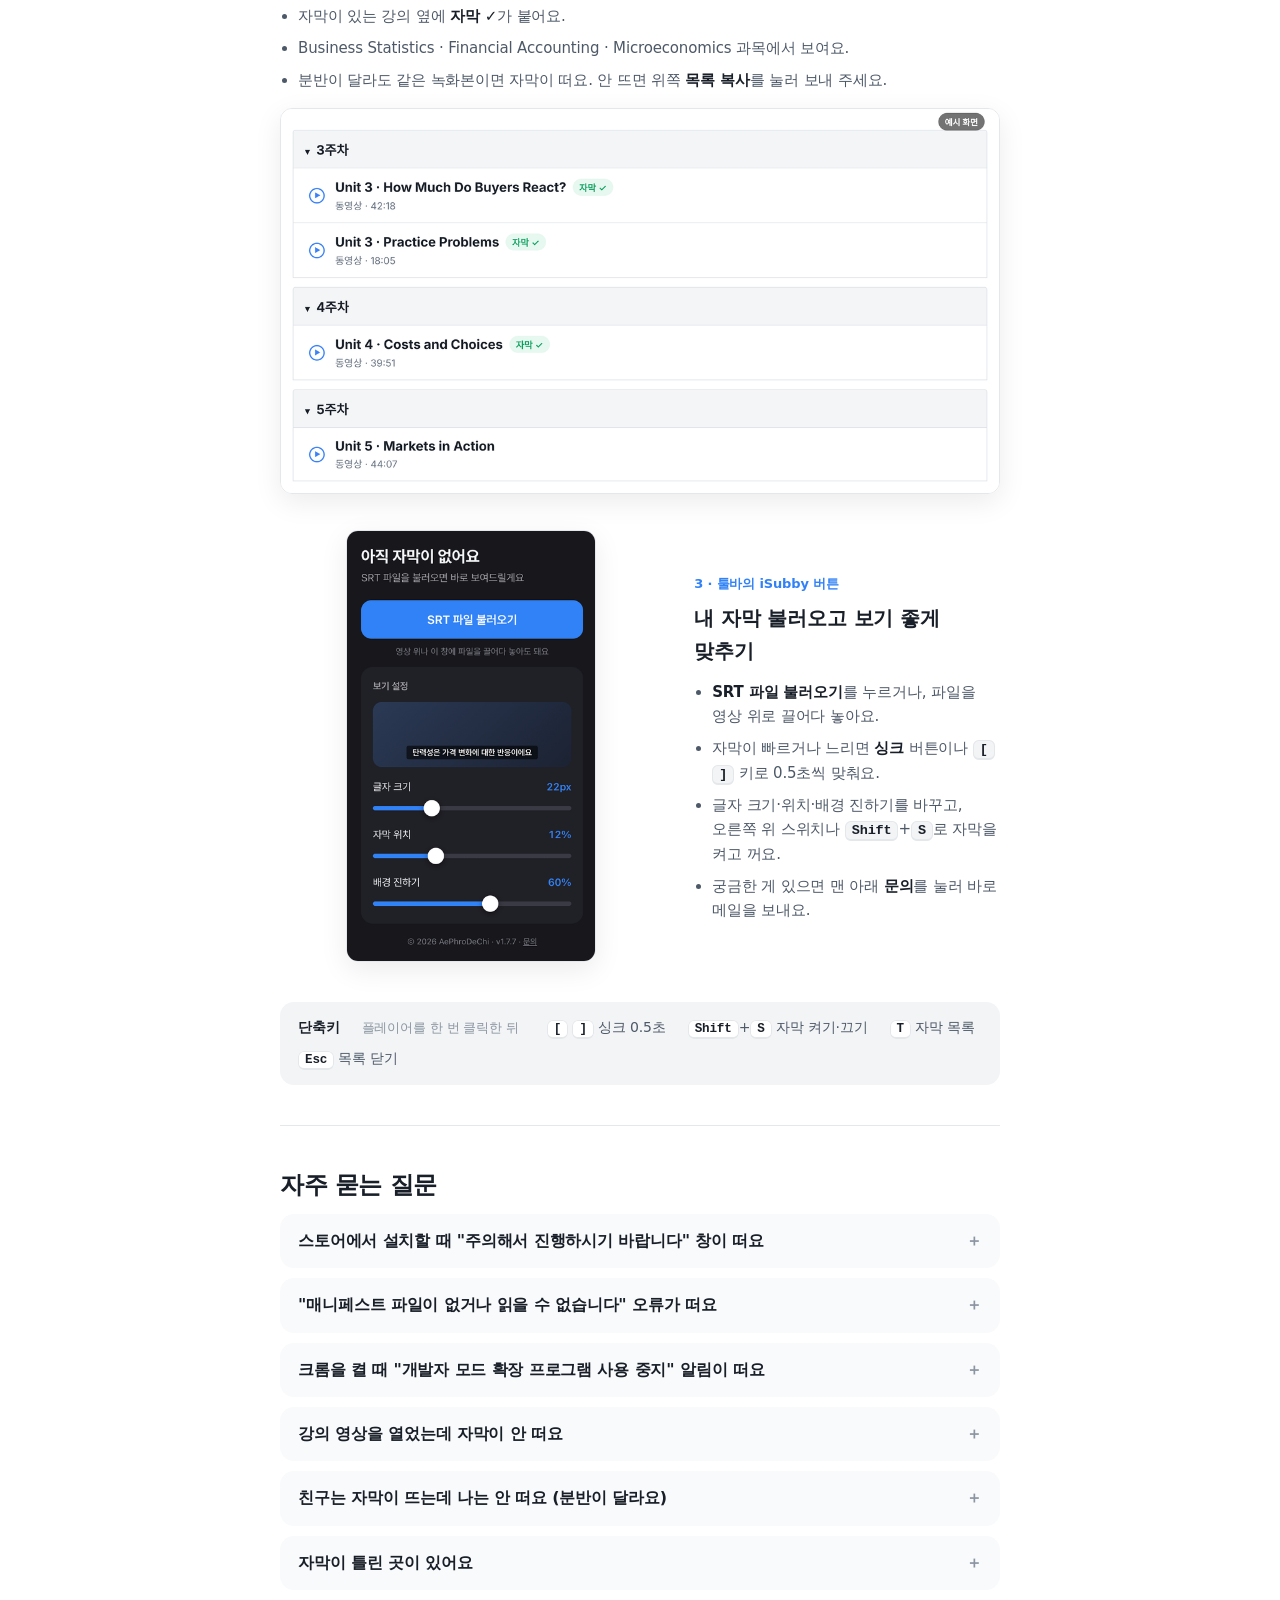
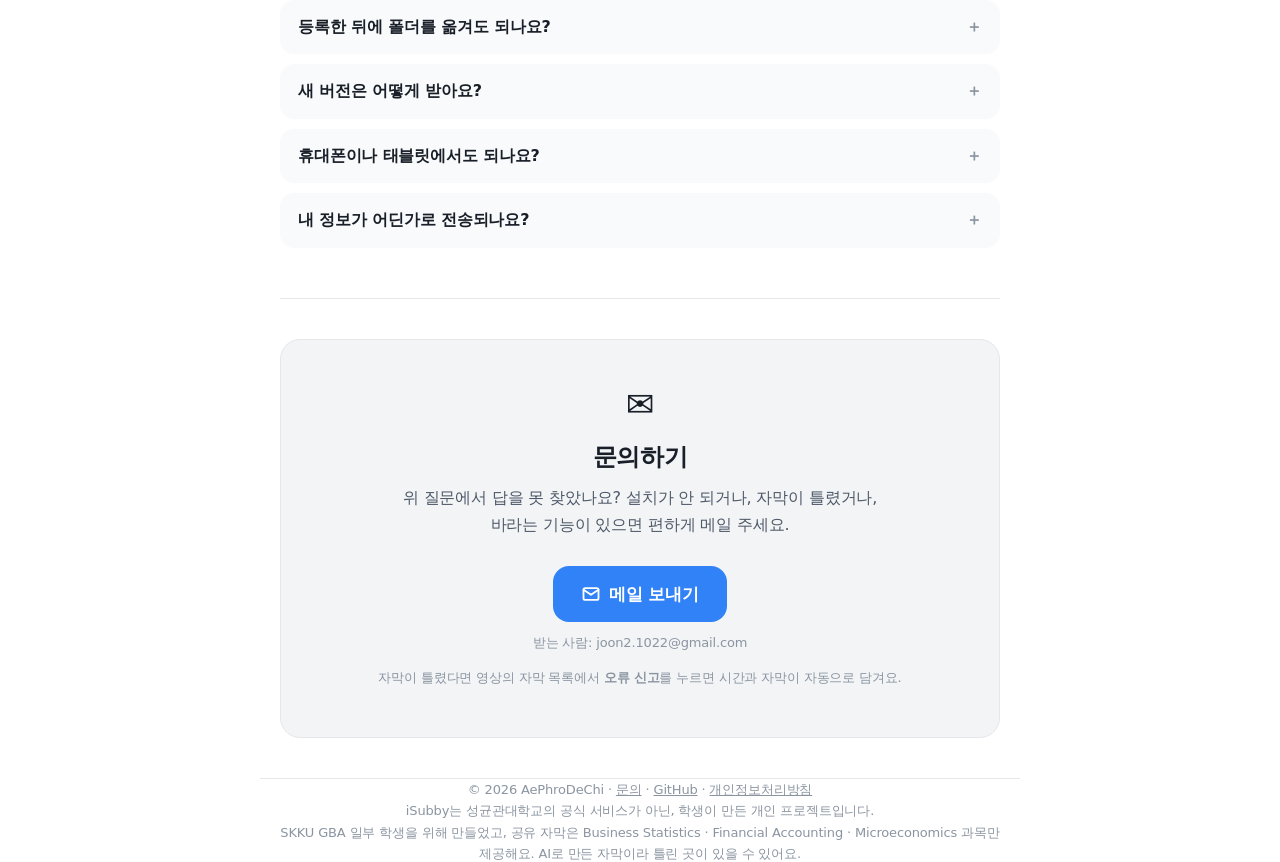
==== commit 7e1af314: "안내 페이지·ROADMAP: 스토어 v1.7.9 게시 완료 반영" ====
--- a/docs/index.html
+++ b/docs/index.html
@@ -268,7 +268,7 @@
           <svg width="20" height="20" viewBox="0 0 24 24" fill="none" stroke="currentColor" stroke-width="2.4" stroke-linecap="round" stroke-linejoin="round"><path d="M12 4v11"/><path d="m7 10 5 5 5-5"/><path d="M5 20h14"/></svg>
           zip 파일로 받기
         </a>
-        <span class="meta" id="ver">v1.7.8 · 최신 버전 · 직접 업데이트</span>
+        <span class="meta" id="ver">v1.7.9 · 최신 버전 · 직접 업데이트</span>
       </div>
     </div>
     <p class="meta" style="margin-top:12px">무료 · PC 전용 · 둘 중 하나만 설치하세요</p>
@@ -520,9 +520,9 @@
     // 크롬 웹 스토어 등록 후 주소를 넣으면 메인 버튼이 "Chrome에 추가"로 바뀌어요.
     const STORE_URL = "https://chromewebstore.google.com/detail/eejheefmgclbneojofaepofikbdegaba";
     // 스토어에 게시된 버전. 스토어 심사를 통과할 때마다 바꿔 주세요.
-    const STORE_VERSION = "1.7.8";
+    const STORE_VERSION = "1.7.9";
     // 스토어에서 심사 중인 버전 (없으면 "")
-    const STORE_REVIEW = "1.7.9";
+    const STORE_REVIEW = "";
     const QS = new URLSearchParams(location.search);
     const VERSION = "1.7.9";
 
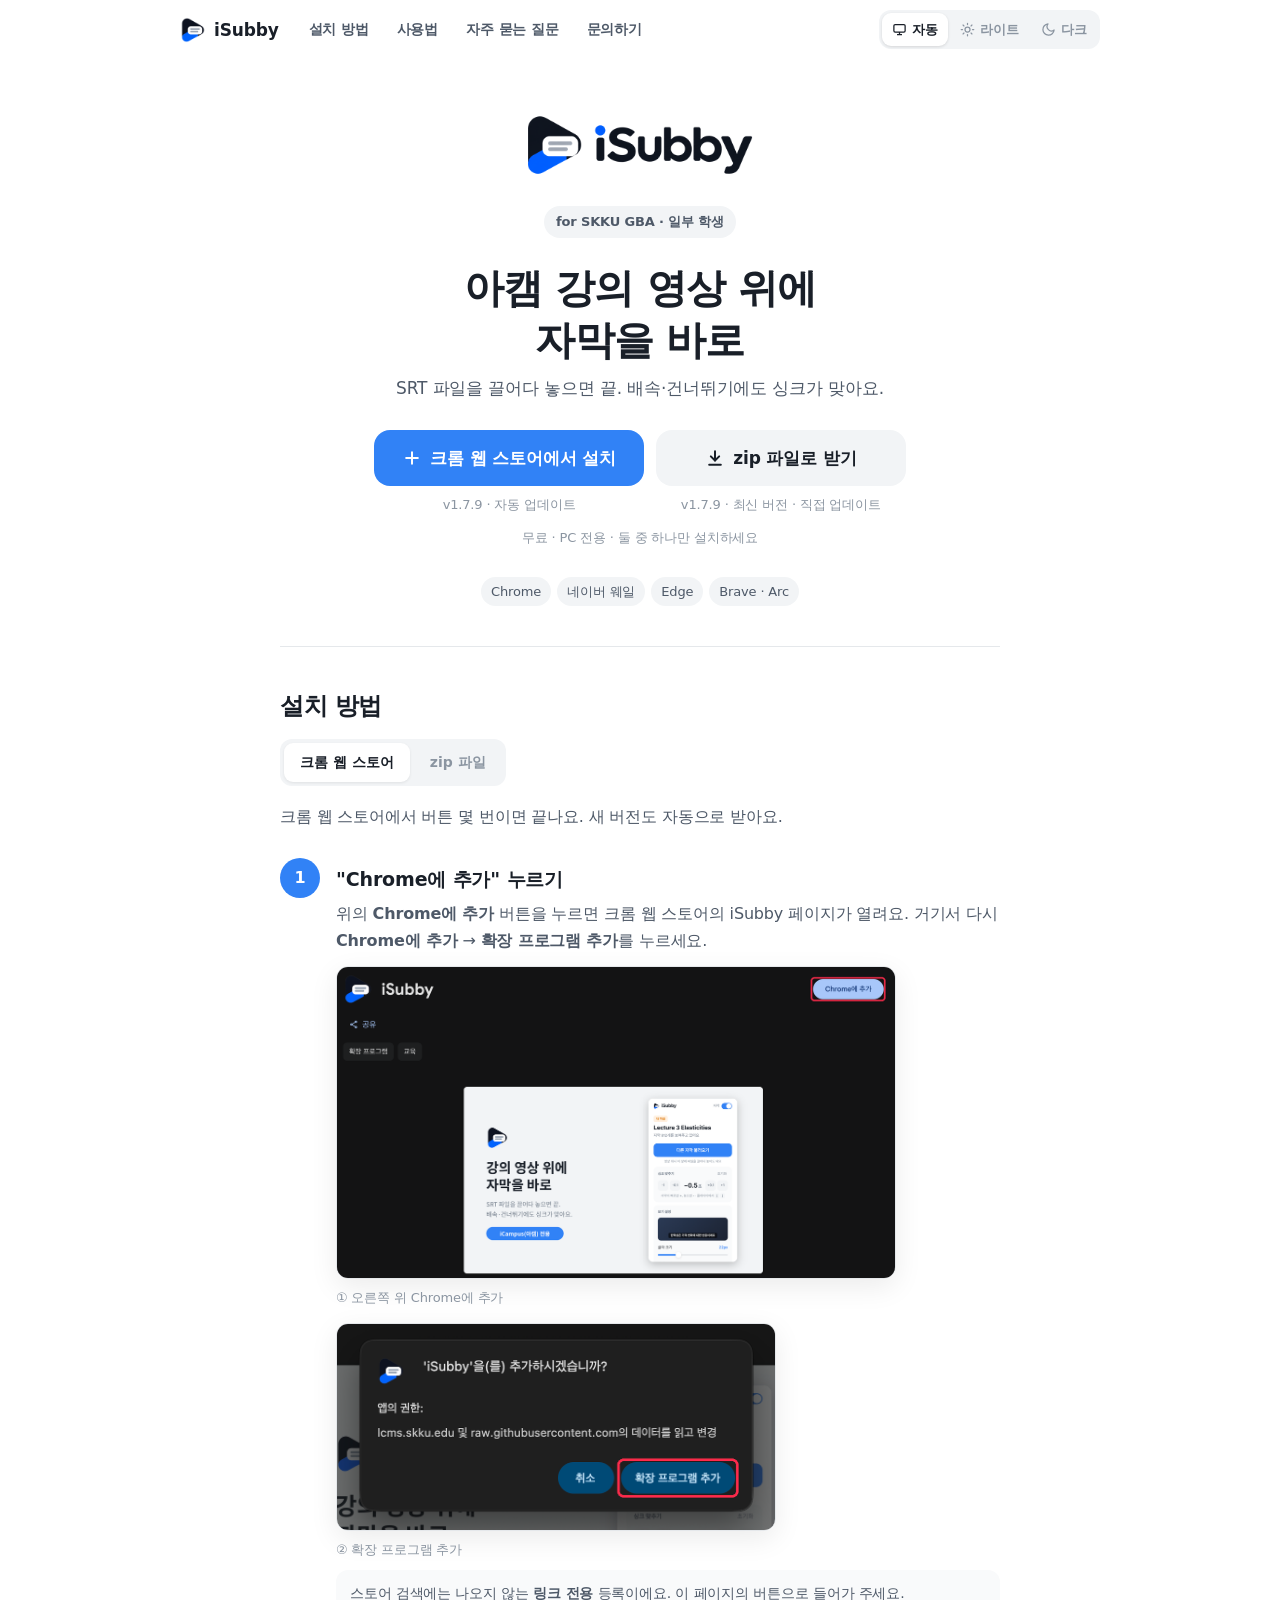
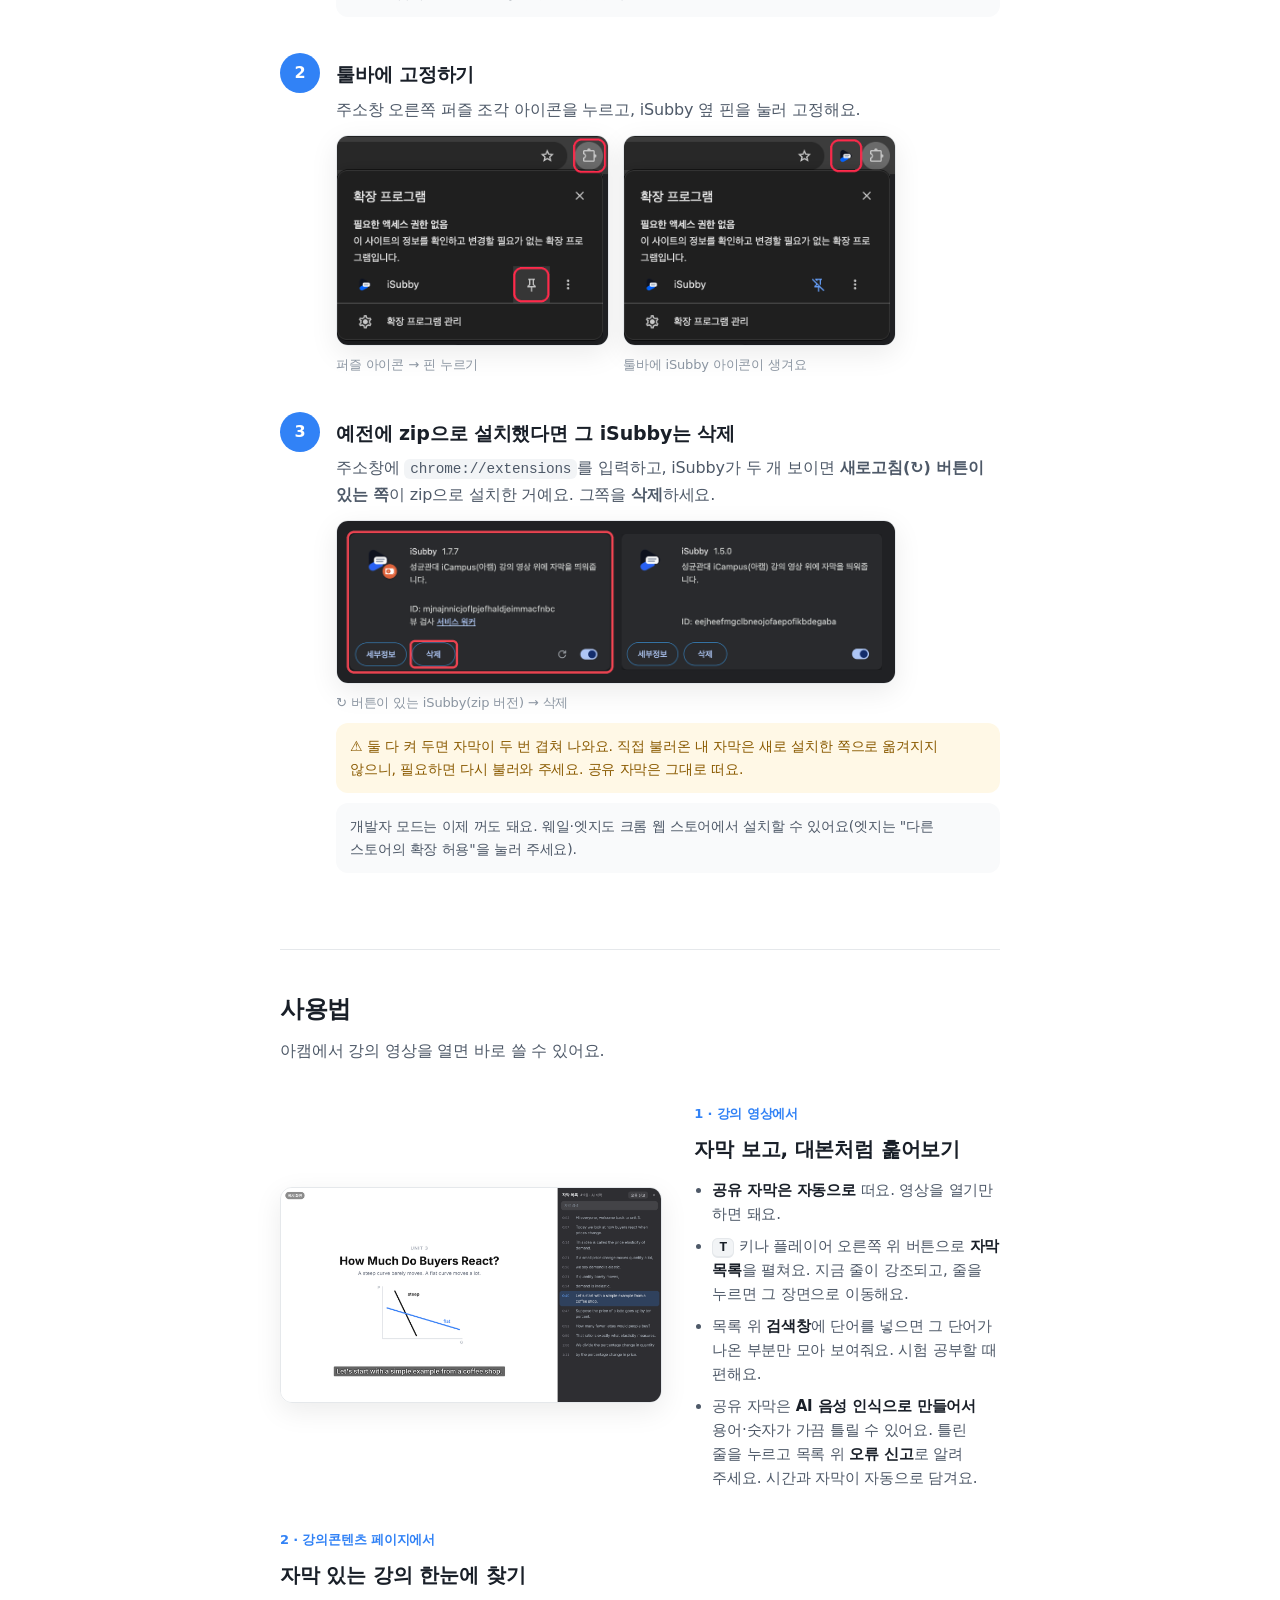
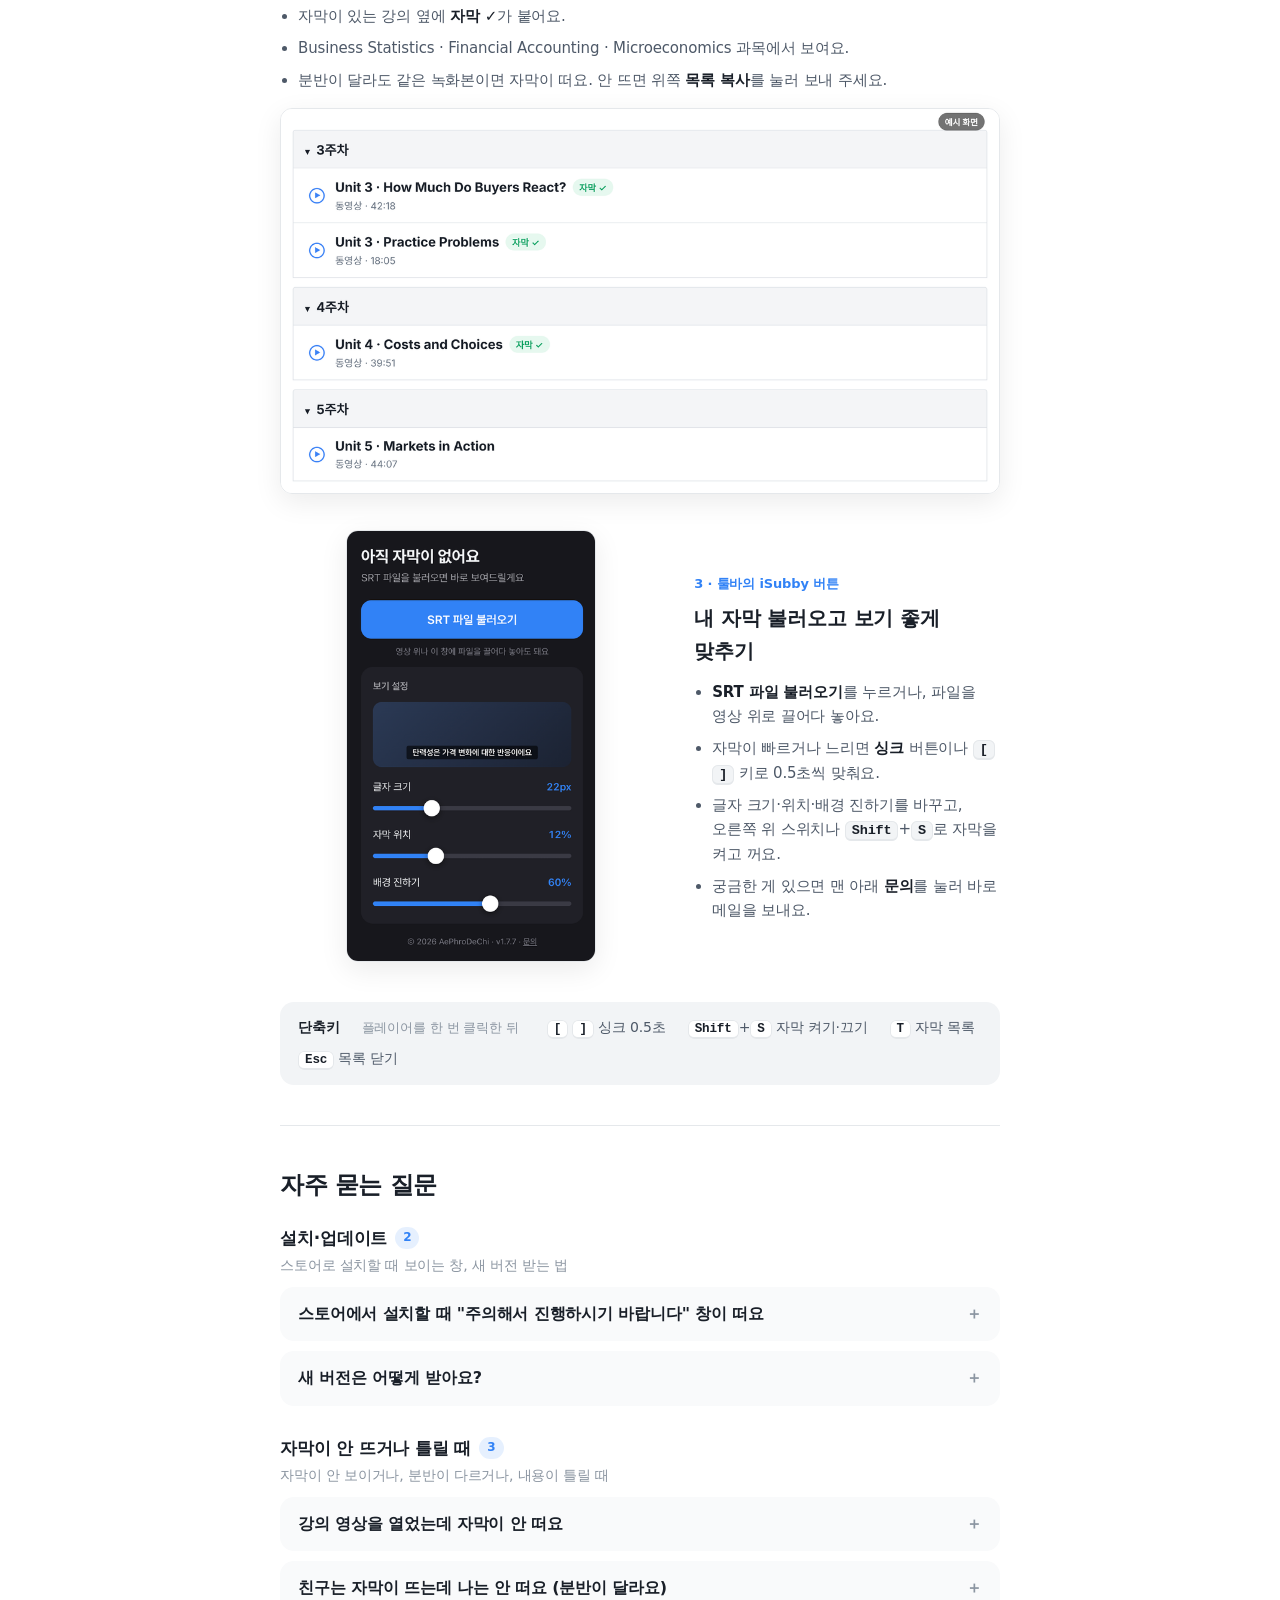
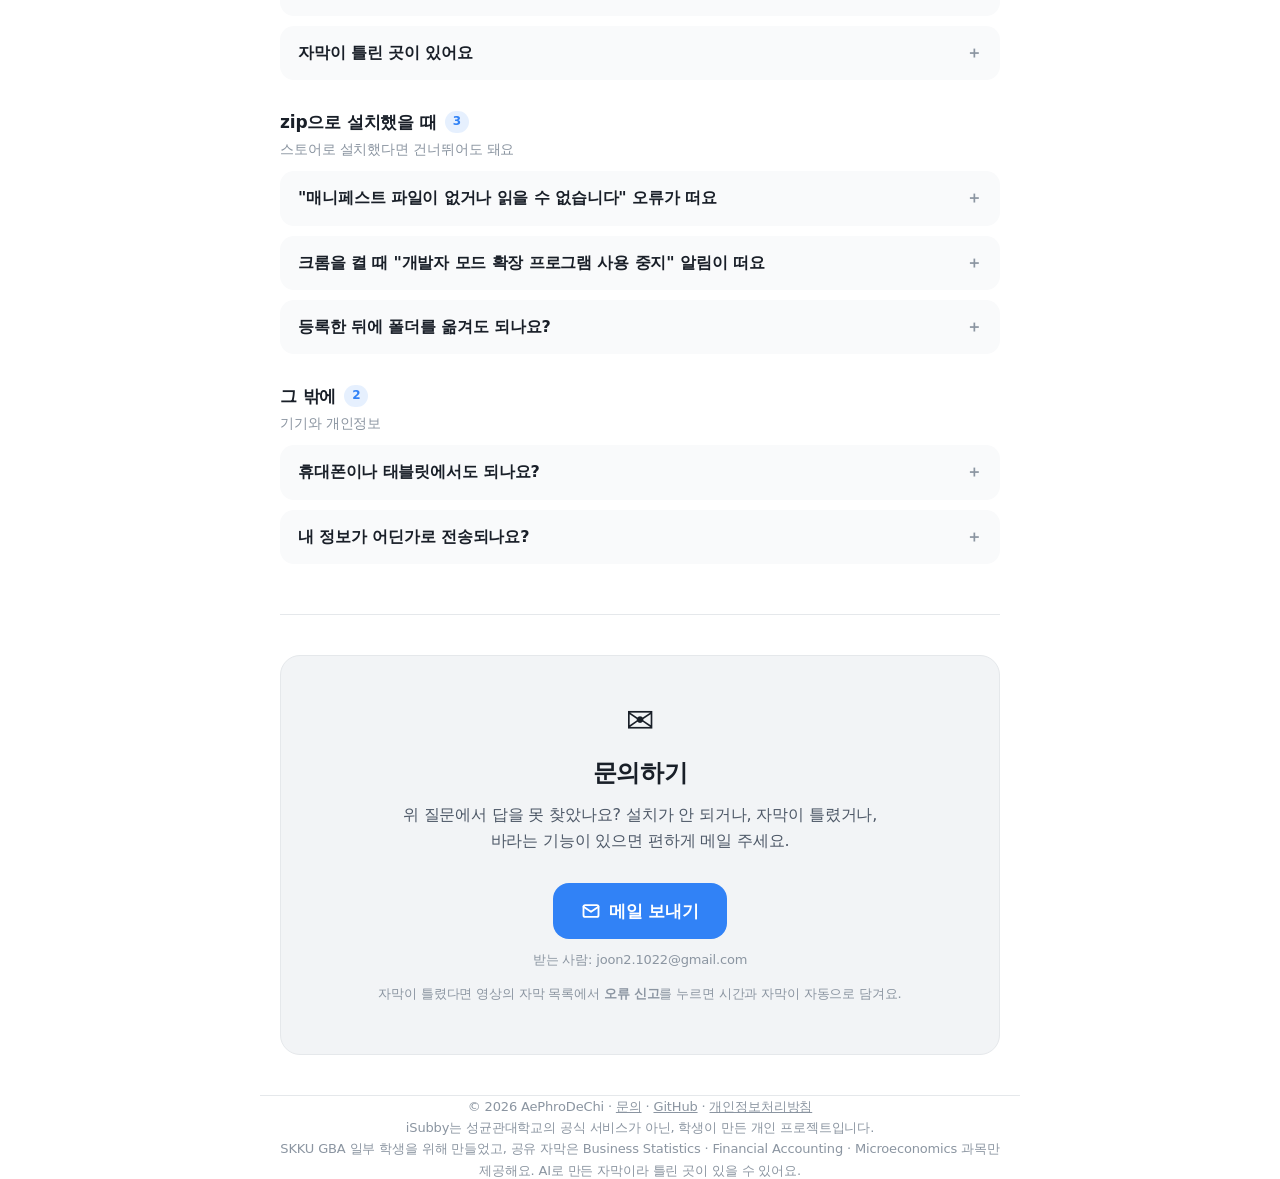
==== commit 5f214877: "안내 페이지: 자주 묻는 질문을 4개 묶음으로 나누고 세부 메뉴 추가, 테스트 페이지 삭제" ====
--- a/docs/index.html
+++ b/docs/index.html
@@ -163,7 +163,7 @@
       .brand { margin-right: auto; }
       .theme button { font-size: 0; padding: 7px 9px; } .theme button svg { margin: 0; }
     }
-    .subnav[hidden] { display: none; }
+    .subnav[hidden], .subnav-in[hidden] { display: none; }
     .subnav { border-top: 1px solid var(--line); }
     .subnav-in { max-width: 960px; margin: 0 auto; padding: 6px 20px; display: flex; gap: 6px; overflow-x: auto; scrollbar-width: none; }
     .subnav-in::-webkit-scrollbar { display: none; }
@@ -171,7 +171,7 @@
     .subnav a:hover { color: var(--text); }
     .subnav a.on { color: #fff; background: var(--blue); border-color: var(--blue); }
     @media (max-width: 720px) { .subnav-in { padding: 6px 14px; } }
-    section, #top { scroll-margin-top: 72px; } .feat { scroll-margin-top: 120px; }
+    section, #top { scroll-margin-top: 72px; } .feat { scroll-margin-top: 120px; } .faq-group { scroll-margin-top: 150px; }
     .contact-card { text-align: center; padding: 36px 24px; border-radius: 20px; background: var(--card); border: 1px solid var(--line); }
     .contact-card h2 { margin-top: 6px; }
     .contact-card .lead { max-width: 480px; margin-left: auto; margin-right: auto; }
@@ -204,6 +204,12 @@
     .shot img { display: block; width: 100%; height: auto; }
 
     /* FAQ */
+    .faq-group { margin-top: 28px; }
+    .faq-group:first-of-type { margin-top: 18px; }
+    .faq-head { display: flex; align-items: center; gap: 8px; margin-bottom: 2px; }
+    .faq-head h3 { font-size: 17px; margin: 0; font-weight: 800; letter-spacing: -0.01em; }
+    .faq-count { font-size: 12px; font-weight: 700; color: var(--blue); background: color-mix(in srgb, var(--blue) 12%, transparent); border-radius: 99px; padding: 1px 8px; }
+    .faq-desc { color: var(--hint); font-size: 14px; margin: 0 0 10px; }
     details { background: var(--soft); border-radius: 14px; padding: 14px 18px; margin-bottom: 10px; }
     summary { cursor: pointer; font-weight: 700; list-style: none; }
     summary::-webkit-details-marker { display: none; }
@@ -242,10 +248,16 @@
     </div>
    </div>
    <div class="subnav" id="subnav" hidden>
-     <div class="subnav-in">
+     <div class="subnav-in" data-for="use">
        <a href="#use-video">강의 영상에서</a>
        <a href="#use-list">강의콘텐츠 페이지에서</a>
        <a href="#use-popup">툴바 버튼</a>
+     </div>
+     <div class="subnav-in" data-for="faq">
+       <a href="#faq-install">설치·업데이트</a>
+       <a href="#faq-subs">자막이 안 뜨거나 틀릴 때</a>
+       <a href="#faq-zip">zip으로 설치했을 때</a>
+       <a href="#faq-etc">그 밖에</a>
      </div>
    </div>
   </nav>
@@ -446,51 +458,67 @@
 
     <section id="faq">
       <h2>자주 묻는 질문</h2>
-      <details>
-        <summary>스토어에서 설치할 때 "주의해서 진행하시기 바랍니다" 창이 떠요</summary>
-        <p>괜찮아요. iSubby에 문제가 있는 게 아니라, 크롬의 <b>향상된 세이프 브라우징</b>을 켠 경우 새로 등록된 개발자의 확장에 뜨는 안내예요. <b>설치 계속</b>을 누르면 정상적으로 설치돼요. 몇 달이 지나면 이 창은 자동으로 사라져요.</p>
-      </details>
-      <details>
-        <summary>"매니페스트 파일이 없거나 읽을 수 없습니다" 오류가 떠요</summary>
-        <p>폴더를 잘못 골랐을 때 나와요. <code>manifest.json</code> 파일이 바로 보이는 폴더를 골라야 해요. 윈도우에서 압축을 풀지 않은 zip 안의 폴더를 고른 경우에도 이 오류가 나니, 1단계대로 먼저 압축을 풀어주세요.</p>
-      </details>
-      <details>
-        <summary>크롬을 켤 때 "개발자 모드 확장 프로그램 사용 중지" 알림이 떠요</summary>
-        <p>스토어 밖에서 설치한 확장에 크롬이 띄우는 일반 안내예요. <b>사용 중지</b>가 아니라 창을 닫거나 <b>취소</b>를 누르면 그대로 쓸 수 있어요. 크롬 웹 스토어 등록이 끝나면 이 알림 없이 설치할 수 있게 바꿀 예정이에요.</p>
-      </details>
-      <details>
-        <summary>강의 영상을 열었는데 자막이 안 떠요</summary>
-        <ol>
-          <li>영상이 다 로드된 뒤 페이지를 새로고침해 보세요.</li>
-          <li>팝업에 "아직 자막이 없어요"가 나오면, 그 강의에는 아직 공유 자막이 없는 거예요. 내 SRT를 불러와서 쓸 수 있어요.</li>
-          <li>팝업에 "강의를 알아보지 못했어요"가 나오면 학교 플레이어가 바뀐 경우일 수 있어요. 팝업의 <b>문제 알리기</b>로 알려주세요.</li>
-          <li>팝업 오른쪽 위 자막 스위치가 켜져 있는지 확인하세요.</li>
-        </ol>
-      </details>
-      <details>
-        <summary>친구는 자막이 뜨는데 나는 안 떠요 (분반이 달라요)</summary>
-        <p>같은 녹화본이라도 분반마다 영상 번호가 달라서 그럴 수 있어요. 아캠 과목의 <b>강의콘텐츠</b> 페이지를 한 번 열면 자막이 있는 강의에 "자막 ✓"가 붙고, 위쪽에 iSubby <b>목록 복사</b> 버튼이 보여요. 눌러서 자막 올리는 사람에게 카톡 등으로 보내주면 우리 분반에도 연결해 드려요. 한 학기에 과목당 한 번이면 돼요.</p>
-      </details>
-      <details>
-        <summary>자막이 틀린 곳이 있어요</summary>
-        <p>공유 자막은 AI 음성 인식으로 만든 뒤 한 번 다듬은 거라, 전문 용어·숫자·이름이 가끔 틀릴 수 있어요. 숫자나 수식이 중요한 부분은 영상 소리와 강의 자료로 꼭 확인해 주세요. 틀린 줄을 찾으면 자막 목록(<kbd>T</kbd>)에서 그 줄을 누르고 <b>오류 신고</b>를 눌러 주세요. 고쳐서 다시 올릴게요.</p>
-      </details>
-      <details>
-        <summary>등록한 뒤에 폴더를 옮겨도 되나요?</summary>
-        <p>안 돼요. 크롬은 등록할 때의 폴더 위치에서 파일을 읽어서, 옮기거나 이름을 바꾸면 확장이 꺼져요. 이미 옮겼다면 확장 프로그램 관리 화면에서 iSubby를 <b>삭제</b>하고, 새 위치의 폴더로 4단계를 다시 하세요. 이때 직접 불러온 내 자막과 설정은 초기화되지만, 공유 자막은 다시 자동으로 받아와요.</p>
-      </details>
-      <details>
-        <summary>새 버전은 어떻게 받아요?</summary>
-        <p><b>크롬 웹 스토어로 설치했다면</b> 따로 할 일 없이 자동으로 업데이트돼요(심사를 거쳐서 zip보다 며칠 늦을 수 있어요).<br /><b>zip으로 설치했다면</b> 이 페이지에서 새 zip을 받아 압축을 풀고, 기존 <code>iSubby</code> 폴더 안의 파일을 새 파일로 바꿔 넣은 뒤 확장 프로그램 관리 화면에서 iSubby의 새로고침(↻) 버튼을 누르세요. 불러온 자막과 설정은 그대로 남아요.</p>
-      </details>
-      <details>
-        <summary>휴대폰이나 태블릿에서도 되나요?</summary>
-        <p>아니요. 모바일 브라우저는 확장 프로그램을 지원하지 않아서 PC에서만 쓸 수 있어요.</p>
-      </details>
-      <details>
-        <summary>내 정보가 어딘가로 전송되나요?</summary>
-        <p>아니요. 불러온 자막과 설정은 내 브라우저에만 저장돼요. 자세한 내용은 <a href="https://github.com/joony06/iSubby/blob/main/PRIVACY.md">개인정보처리방침</a>을 확인하세요.</p>
-      </details>
+      <div class="faq-group" id="faq-install">
+        <div class="faq-head"><h3>설치·업데이트</h3><span class="faq-count">2</span></div>
+        <p class="faq-desc">스토어로 설치할 때 보이는 창, 새 버전 받는 법</p>
+        <details>
+          <summary>스토어에서 설치할 때 "주의해서 진행하시기 바랍니다" 창이 떠요</summary>
+          <p>괜찮아요. iSubby에 문제가 있는 게 아니라, 크롬의 <b>향상된 세이프 브라우징</b>을 켠 경우 새로 등록된 개발자의 확장에 뜨는 안내예요. <b>설치 계속</b>을 누르면 정상적으로 설치돼요. 몇 달이 지나면 이 창은 자동으로 사라져요.</p>
+        </details>
+        <details>
+          <summary>새 버전은 어떻게 받아요?</summary>
+          <p><b>크롬 웹 스토어로 설치했다면</b> 따로 할 일 없이 자동으로 업데이트돼요(심사를 거쳐서 zip보다 며칠 늦을 수 있어요).<br /><b>zip으로 설치했다면</b> 이 페이지에서 새 zip을 받아 압축을 풀고, 기존 <code>iSubby</code> 폴더 안의 파일을 새 파일로 바꿔 넣은 뒤 확장 프로그램 관리 화면에서 iSubby의 새로고침(↻) 버튼을 누르세요. 불러온 자막과 설정은 그대로 남아요.</p>
+        </details>
+      </div>
+      <div class="faq-group" id="faq-subs">
+        <div class="faq-head"><h3>자막이 안 뜨거나 틀릴 때</h3><span class="faq-count">3</span></div>
+        <p class="faq-desc">자막이 안 보이거나, 분반이 다르거나, 내용이 틀릴 때</p>
+        <details>
+          <summary>강의 영상을 열었는데 자막이 안 떠요</summary>
+          <ol>
+            <li>영상이 다 로드된 뒤 페이지를 새로고침해 보세요.</li>
+            <li>팝업에 "아직 자막이 없어요"가 나오면, 그 강의에는 아직 공유 자막이 없는 거예요. 내 SRT를 불러와서 쓸 수 있어요.</li>
+            <li>팝업에 "강의를 알아보지 못했어요"가 나오면 학교 플레이어가 바뀐 경우일 수 있어요. 팝업의 <b>문제 알리기</b>로 알려주세요.</li>
+            <li>팝업 오른쪽 위 자막 스위치가 켜져 있는지 확인하세요.</li>
+          </ol>
+        </details>
+        <details>
+          <summary>친구는 자막이 뜨는데 나는 안 떠요 (분반이 달라요)</summary>
+          <p>같은 녹화본이라도 분반마다 영상 번호가 달라서 그럴 수 있어요. 아캠 과목의 <b>강의콘텐츠</b> 페이지를 한 번 열면 자막이 있는 강의에 "자막 ✓"가 붙고, 위쪽에 iSubby <b>목록 복사</b> 버튼이 보여요. 눌러서 자막 올리는 사람에게 카톡 등으로 보내주면 우리 분반에도 연결해 드려요. 한 학기에 과목당 한 번이면 돼요.</p>
+        </details>
+        <details>
+          <summary>자막이 틀린 곳이 있어요</summary>
+          <p>공유 자막은 AI 음성 인식으로 만든 뒤 한 번 다듬은 거라, 전문 용어·숫자·이름이 가끔 틀릴 수 있어요. 숫자나 수식이 중요한 부분은 영상 소리와 강의 자료로 꼭 확인해 주세요. 틀린 줄을 찾으면 자막 목록(<kbd>T</kbd>)에서 그 줄을 누르고 <b>오류 신고</b>를 눌러 주세요. 고쳐서 다시 올릴게요.</p>
+        </details>
+      </div>
+      <div class="faq-group" id="faq-zip">
+        <div class="faq-head"><h3>zip으로 설치했을 때</h3><span class="faq-count">3</span></div>
+        <p class="faq-desc">스토어로 설치했다면 건너뛰어도 돼요</p>
+        <details>
+          <summary>"매니페스트 파일이 없거나 읽을 수 없습니다" 오류가 떠요</summary>
+          <p>폴더를 잘못 골랐을 때 나와요. <code>manifest.json</code> 파일이 바로 보이는 폴더를 골라야 해요. 윈도우에서 압축을 풀지 않은 zip 안의 폴더를 고른 경우에도 이 오류가 나니, 1단계대로 먼저 압축을 풀어주세요.</p>
+        </details>
+        <details>
+          <summary>크롬을 켤 때 "개발자 모드 확장 프로그램 사용 중지" 알림이 떠요</summary>
+          <p>스토어 밖에서 설치한 확장에 크롬이 띄우는 일반 안내예요. <b>사용 중지</b>가 아니라 창을 닫거나 <b>취소</b>를 누르면 그대로 쓸 수 있어요. 크롬 웹 스토어 등록이 끝나면 이 알림 없이 설치할 수 있게 바꿀 예정이에요.</p>
+        </details>
+        <details>
+          <summary>등록한 뒤에 폴더를 옮겨도 되나요?</summary>
+          <p>안 돼요. 크롬은 등록할 때의 폴더 위치에서 파일을 읽어서, 옮기거나 이름을 바꾸면 확장이 꺼져요. 이미 옮겼다면 확장 프로그램 관리 화면에서 iSubby를 <b>삭제</b>하고, 새 위치의 폴더로 4단계를 다시 하세요. 이때 직접 불러온 내 자막과 설정은 초기화되지만, 공유 자막은 다시 자동으로 받아와요.</p>
+        </details>
+      </div>
+      <div class="faq-group" id="faq-etc">
+        <div class="faq-head"><h3>그 밖에</h3><span class="faq-count">2</span></div>
+        <p class="faq-desc">기기와 개인정보</p>
+        <details>
+          <summary>휴대폰이나 태블릿에서도 되나요?</summary>
+          <p>아니요. 모바일 브라우저는 확장 프로그램을 지원하지 않아서 PC에서만 쓸 수 있어요.</p>
+        </details>
+        <details>
+          <summary>내 정보가 어딘가로 전송되나요?</summary>
+          <p>아니요. 불러온 자막과 설정은 내 브라우저에만 저장돼요. 자세한 내용은 <a href="https://github.com/joony06/iSubby/blob/main/PRIVACY.md">개인정보처리방침</a>을 확인하세요.</p>
+        </details>
+      </div>
     </section>
 
     <section id="contact">
@@ -574,8 +602,11 @@
     const targets = tocLinks.map((a) => document.querySelector(a.getAttribute("href"))).filter(Boolean);
     const navEl = $("toc");
     const subnav = $("subnav");
-    const subLinks = [...subnav.querySelectorAll("a")];
-    const subTargets = subLinks.map((a) => document.querySelector(a.getAttribute("href")));
+    // 세부 메뉴: 사용법 칸(강의 영상에서 · 강의콘텐츠 페이지에서 · 툴바 버튼), 자주 묻는 질문 칸(질문 묶음)
+    const subGroups = [...subnav.querySelectorAll(".subnav-in")].map((el) => {
+      const links = [...el.querySelectorAll("a")];
+      return { el, id: el.dataset.for, links, targets: links.map((a) => document.querySelector(a.getAttribute("href"))) };
+    });
     function markToc() {
       navEl.classList.toggle("scrolled", window.scrollY > 8);
       const y = window.scrollY + window.innerHeight * 0.3;
@@ -583,12 +614,22 @@
       for (const t of targets) if (t.getBoundingClientRect().top + window.scrollY <= y) cur = t;
       if (window.innerHeight + window.scrollY >= document.documentElement.scrollHeight - 4) cur = targets[targets.length - 1];
       tocLinks.forEach((a) => a.classList.toggle("on", !!cur && a.getAttribute("href") === "#" + cur.id));
-      // 사용법 칸에 있을 때만 세부 메뉴(강의 영상에서 · 강의콘텐츠 페이지에서 · 툴바 버튼)를 보여줌
-      const inUse = !!cur && cur.id === "use";
-      subnav.hidden = !inUse;
-      let sub = subTargets[0];
-      for (const t of subTargets) if (t.getBoundingClientRect().top + window.scrollY <= y) sub = t;
-      subLinks.forEach((a) => a.classList.toggle("on", inUse && a.getAttribute("href") === "#" + sub.id));
+      // 사용법·자주 묻는 질문 칸에 있을 때만 그 칸의 세부 메뉴를 보여줌
+      const g = cur && subGroups.find((x) => x.id === cur.id);
+      subnav.hidden = !g;
+      subGroups.forEach((x) => (x.el.hidden = x !== g));
+      if (g) {
+        let sub = g.targets[0];
+        for (const t of g.targets) if (t.getBoundingClientRect().top + window.scrollY <= y) sub = t;
+        g.links.forEach((a) => a.classList.toggle("on", a.getAttribute("href") === "#" + sub.id));
+        // 좁은 화면에서 지금 묶음 버튼이 가려져 있으면 옆으로 밀어서 보이게 함
+        const on = g.links.find((a) => a.classList.contains("on"));
+        if (on) {
+          const l = on.offsetLeft - 14, r = on.offsetLeft + on.offsetWidth + 14 - g.el.clientWidth;
+          if (g.el.scrollLeft > l) g.el.scrollLeft = l;
+          else if (g.el.scrollLeft < r) g.el.scrollLeft = r;
+        }
+      }
     }
     window.addEventListener("scroll", markToc, { passive: true });
     window.addEventListener("resize", markToc);
